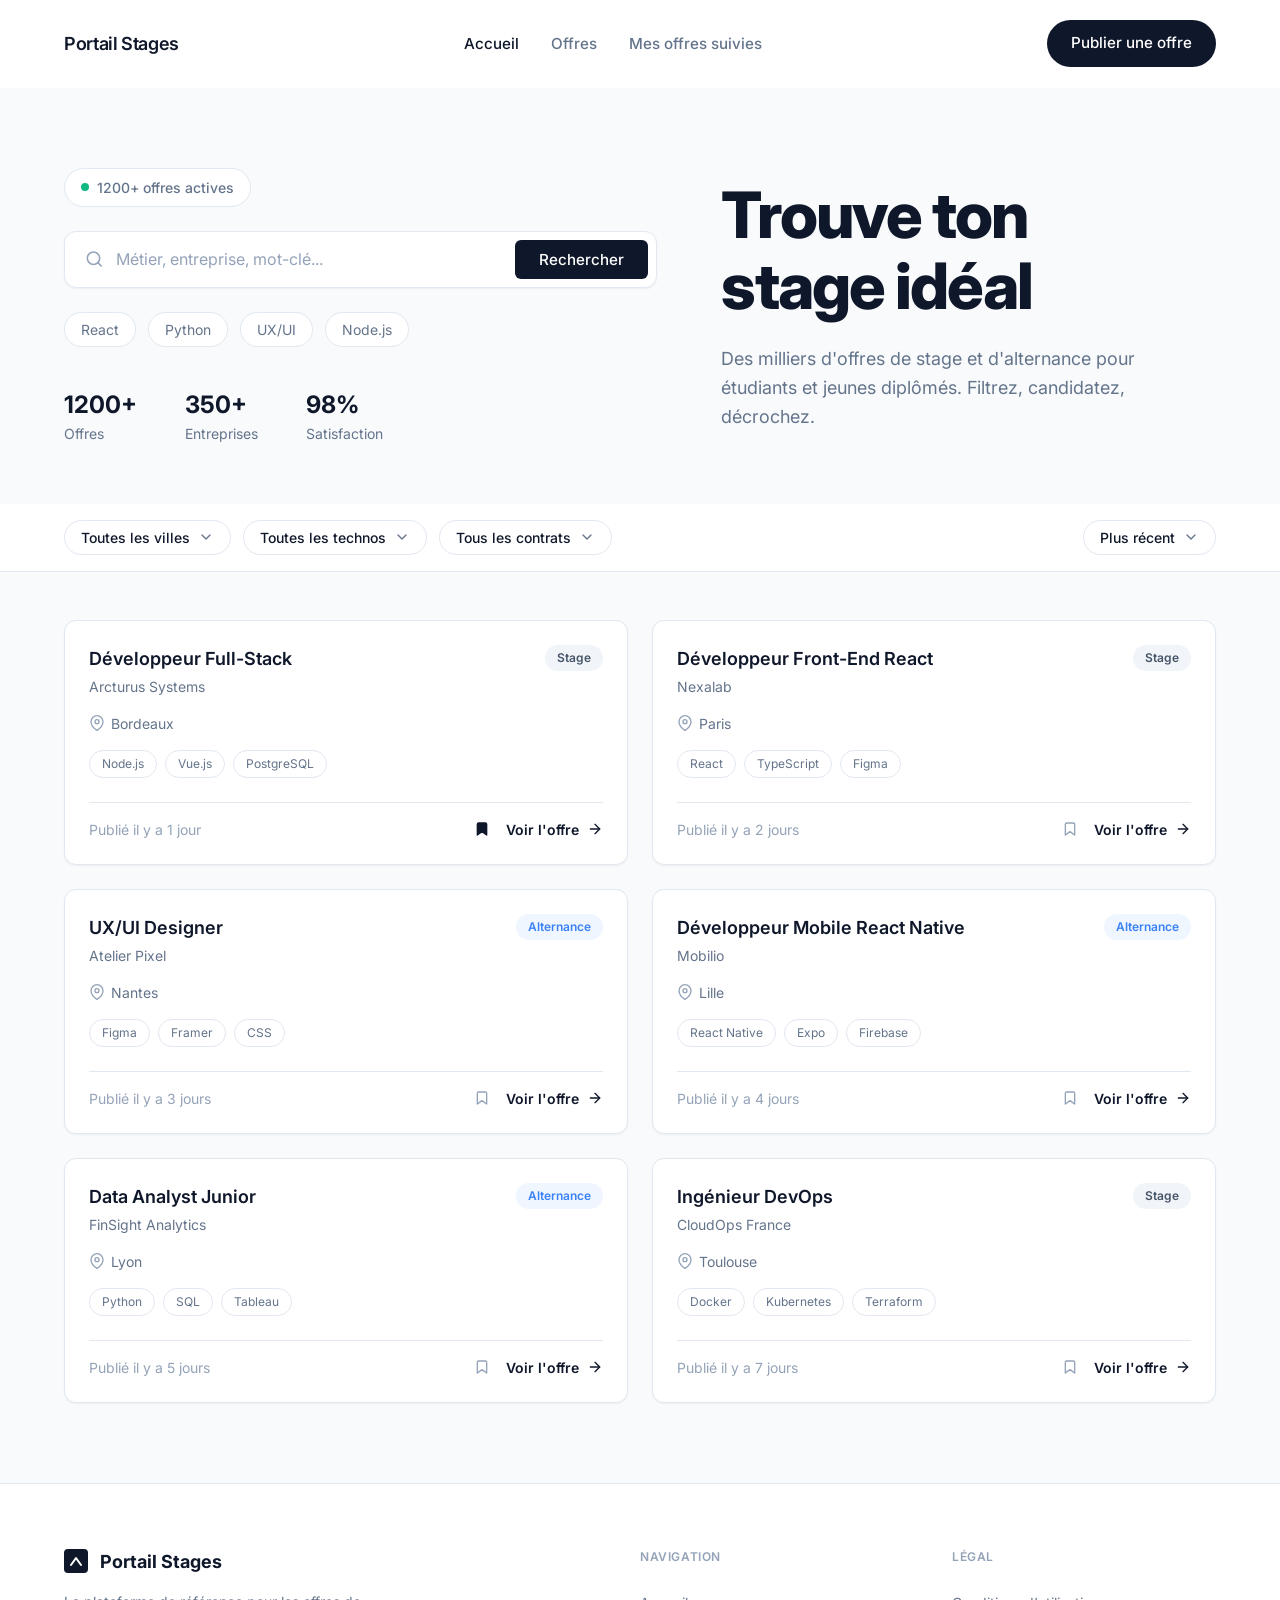
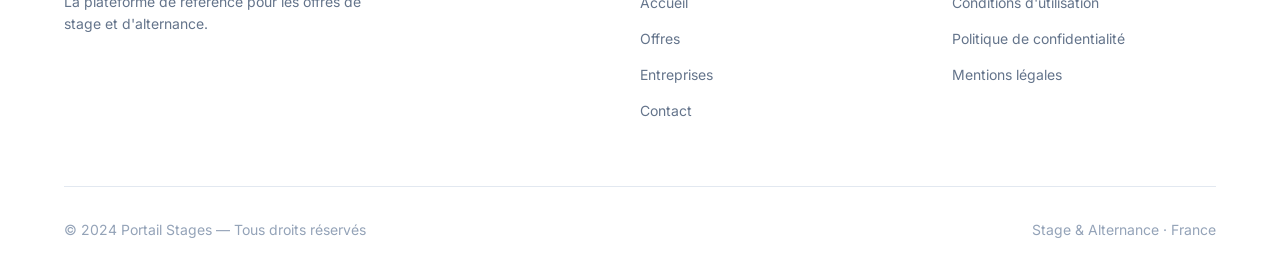
==== index.html @ 36d1ff9b "added structure html   and styling of  page home" ====
<!DOCTYPE html>
<html lang="fr">
<head>
    <meta charset="UTF-8">
    <meta name="viewport" content="width=device-width, initial-scale=1.0">
    <title>Portail Stages - Trouve ton stage idéal</title>
    <link rel="preconnect" href="https://fonts.googleapis.com">
    <link rel="preconnect" href="https://fonts.gstatic.com" crossorigin>
    <link href="https://fonts.googleapis.com/css2?family=Inter:wght@400;500;600;700;800&display=swap" rel="stylesheet">
    <link rel="stylesheet" href="css/style.css">
  
</head>
<body>

    <!-- Header -->
    <header class="site-header">
        <div class="container header-inner">
            <div class="logo">
            Portail Stages 
            </div>
            <nav class="main-nav" aria-label="Navigation principale">
                <ul>
                    <li><a href="#" class="active" aria-current="page">Accueil</a></li>
                    <li><a href="#">Offres</a></li>
                    <li><a href="#">Mes offres suivies</a></li>
                </ul>
            </nav>
            <a href="#" class="btn btn-primary">Publier une offre</a>
        </div> 
    </header>

    <main>
        <!-- Hero Section -->
        <section class="hero bg-light">
            <div class="container hero-inner">
                
                <div class="hero-left">
                    <div class="status-badge">
                        <span class="status-dot"></span>
                        1200+ offres actives
                    </div>
                    
                    <form class="search-form" action="#" method="GET">
                        <div class="search-input-wrapper">
                            <svg width="20" height="20" viewBox="0 0 24 24" fill="none" stroke="currentColor" stroke-width="2" stroke-linecap="round" stroke-linejoin="round" aria-hidden="true">
                                <circle cx="11" cy="11" r="8"></circle>
                                <line x1="21" y1="21" x2="16.65" y2="16.65"></line>
                            </svg>
                            <label for="main-search" class="sr-only" style="position:absolute; width:1px; height:1px; padding:0; margin:-1px; overflow:hidden; clip:rect(0,0,0,0); border:0;">Recherche</label>
                            <input type="text" id="main-search" name="q" placeholder="Métier, entreprise, mot-clé...">
                        </div>
                        <button type="submit" class="btn btn-primary">Rechercher</button>
                    </form>

                    <div class="popular-tags">
                        <a href="#" class="tag">React</a>
                        <a href="#" class="tag">Python</a>
                        <a href="#" class="tag">UX/UI</a>
                        <a href="#" class="tag">Node.js</a>
                    </div>

                    <div class="hero-stats">
                        <div class="stat-item">
                            <span class="stat-num">1200+</span>
                            <span class="stat-label">Offres</span>
                        </div>
                        <div class="stat-item">
                            <span class="stat-num">350+</span>
                            <span class="stat-label">Entreprises</span>
                        </div>
                        <div class="stat-item">
                            <span class="stat-num">98%</span>
                            <span class="stat-label">Satisfaction</span>
                        </div>
                    </div>
                </div>

                <div class="hero-right">
                    <h1>Trouve ton<br><span class="highlight-underline">stage idéal</span></h1>
                    <p>Des milliers d'offres de stage et d'alternance pour étudiants et jeunes diplômés. Filtrez, candidatez, décrochez.</p>
                </div>

            </div>
        </section>

        <!-- Filters Bar -->
        <section class="filters-bar">
            <div class="container filters-inner">
                <div class="filters-group">
                    <button class="filter-btn">
                        Toutes les villes
                        <svg width="16" height="16" viewBox="0 0 24 24" fill="none" stroke="currentColor" stroke-width="2" stroke-linecap="round" stroke-linejoin="round" aria-hidden="true"><polyline points="6 9 12 15 18 9"></polyline></svg>
                    </button>
                    <button class="filter-btn">
                        Toutes les technos
                        <svg width="16" height="16" viewBox="0 0 24 24" fill="none" stroke="currentColor" stroke-width="2" stroke-linecap="round" stroke-linejoin="round" aria-hidden="true"><polyline points="6 9 12 15 18 9"></polyline></svg>
                    </button>
                    <button class="filter-btn">
                        Tous les contrats
                        <svg width="16" height="16" viewBox="0 0 24 24" fill="none" stroke="currentColor" stroke-width="2" stroke-linecap="round" stroke-linejoin="round" aria-hidden="true"><polyline points="6 9 12 15 18 9"></polyline></svg>
                    </button>
                </div>
                <div class="filters-group">
                    <button class="filter-btn">
                        Plus récent
                        <svg width="16" height="16" viewBox="0 0 24 24" fill="none" stroke="currentColor" stroke-width="2" stroke-linecap="round" stroke-linejoin="round" aria-hidden="true"><polyline points="6 9 12 15 18 9"></polyline></svg>
                    </button>
                </div>
            </div>
        </section>

        <!-- Job Offers Section -->
        <section class="job-offers bg-light">
            <div class="container">
                <div class="jobs-grid">
                    
                    <!-- Card 1 -->
                    <article class="job-card">
                        <div class="card-header">
                            <div>
                                <h3 class="job-title">Développeur Full-Stack</h3>
                                <p class="company-name">Arcturus Systems</p>
                            </div>
                            <span class="badge badge-stage">Stage</span>
                        </div>
                        <div class="job-location">
                            <svg width="16" height="16" viewBox="0 0 24 24" fill="none" stroke="currentColor" stroke-width="2" stroke-linecap="round" stroke-linejoin="round" aria-hidden="true"><path d="M21 10c0 7-9 13-9 13s-9-6-9-13a9 9 0 0 1 18 0z"></path><circle cx="12" cy="10" r="3"></circle></svg>
                            Bordeaux
                        </div>
                        <div class="job-tags">
                            <span class="tag">Node.js</span>
                            <span class="tag">Vue.js</span>
                            <span class="tag">PostgreSQL</span>
                        </div>
                        <div class="card-footer">
                            <span class="publish-date">Publié il y a 1 jour</span>
                            <div class="card-actions">
                                <button class="btn-icon active" aria-label="Retirer des favoris">
                                    <svg width="16" height="16" viewBox="0 0 24 24" fill="currentColor" stroke="currentColor" stroke-width="2" stroke-linecap="round" stroke-linejoin="round" aria-hidden="true"><path d="M19 21l-7-5-7 5V5a2 2 0 0 1 2-2h10a2 2 0 0 1 2 2z"></path></svg>
                                </button>
                                <a href="#" class="btn-link">
                                    Voir l'offre 
                                    <svg width="16" height="16" viewBox="0 0 24 24" fill="none" stroke="currentColor" stroke-width="2" stroke-linecap="round" stroke-linejoin="round" aria-hidden="true"><line x1="5" y1="12" x2="19" y2="12"></line><polyline points="12 5 19 12 12 19"></polyline></svg>
                                </a>
                            </div>
                        </div>
                    </article>

                    <!-- Card 2 -->
                    <article class="job-card">
                        <div class="card-header">
                            <div>
                                <h3 class="job-title">Développeur Front-End React</h3>
                                <p class="company-name">Nexalab</p>
                            </div>
                            <span class="badge badge-stage">Stage</span>
                        </div>
                        <div class="job-location">
                            <svg width="16" height="16" viewBox="0 0 24 24" fill="none" stroke="currentColor" stroke-width="2" stroke-linecap="round" stroke-linejoin="round" aria-hidden="true"><path d="M21 10c0 7-9 13-9 13s-9-6-9-13a9 9 0 0 1 18 0z"></path><circle cx="12" cy="10" r="3"></circle></svg>
                            Paris
                        </div>
                        <div class="job-tags">
                            <span class="tag">React</span>
                            <span class="tag">TypeScript</span>
                            <span class="tag">Figma</span>
                        </div>
                        <div class="card-footer">
                            <span class="publish-date">Publié il y a 2 jours</span>
                            <div class="card-actions">
                                <button class="btn-icon" aria-label="Ajouter aux favoris">
                                    <svg width="16" height="16" viewBox="0 0 24 24" fill="none" stroke="currentColor" stroke-width="2" stroke-linecap="round" stroke-linejoin="round" aria-hidden="true"><path d="M19 21l-7-5-7 5V5a2 2 0 0 1 2-2h10a2 2 0 0 1 2 2z"></path></svg>
                                </button>
                                <a href="#" class="btn-link">
                                    Voir l'offre 
                                    <svg width="16" height="16" viewBox="0 0 24 24" fill="none" stroke="currentColor" stroke-width="2" stroke-linecap="round" stroke-linejoin="round" aria-hidden="true"><line x1="5" y1="12" x2="19" y2="12"></line><polyline points="12 5 19 12 12 19"></polyline></svg>
                                </a>
                            </div>
                        </div>
                    </article>

                    <!-- Card 3 -->
                    <article class="job-card">
                        <div class="card-header">
                            <div>
                                <h3 class="job-title">UX/UI Designer</h3>
                                <p class="company-name">Atelier Pixel</p>
                            </div>
                            <span class="badge badge-alternance">Alternance</span>
                        </div>
                        <div class="job-location">
                            <svg width="16" height="16" viewBox="0 0 24 24" fill="none" stroke="currentColor" stroke-width="2" stroke-linecap="round" stroke-linejoin="round" aria-hidden="true"><path d="M21 10c0 7-9 13-9 13s-9-6-9-13a9 9 0 0 1 18 0z"></path><circle cx="12" cy="10" r="3"></circle></svg>
                            Nantes
                        </div>
                        <div class="job-tags">
                            <span class="tag">Figma</span>
                            <span class="tag">Framer</span>
                            <span class="tag">CSS</span>
                        </div>
                        <div class="card-footer">
                            <span class="publish-date">Publié il y a 3 jours</span>
                            <div class="card-actions">
                                <button class="btn-icon" aria-label="Ajouter aux favoris">
                                    <svg width="16" height="16" viewBox="0 0 24 24" fill="none" stroke="currentColor" stroke-width="2" stroke-linecap="round" stroke-linejoin="round" aria-hidden="true"><path d="M19 21l-7-5-7 5V5a2 2 0 0 1 2-2h10a2 2 0 0 1 2 2z"></path></svg>
                                </button>
                                <a href="#" class="btn-link">
                                    Voir l'offre 
                                    <svg width="16" height="16" viewBox="0 0 24 24" fill="none" stroke="currentColor" stroke-width="2" stroke-linecap="round" stroke-linejoin="round" aria-hidden="true"><line x1="5" y1="12" x2="19" y2="12"></line><polyline points="12 5 19 12 12 19"></polyline></svg>
                                </a>
                            </div>
                        </div>
                    </article>

                    <!-- Card 4 -->
                    <article class="job-card">
                        <div class="card-header">
                            <div>
                                <h3 class="job-title">Développeur Mobile React Native</h3>
                                <p class="company-name">Mobilio</p>
                            </div>
                            <span class="badge badge-alternance">Alternance</span>
                        </div>
                        <div class="job-location">
                            <svg width="16" height="16" viewBox="0 0 24 24" fill="none" stroke="currentColor" stroke-width="2" stroke-linecap="round" stroke-linejoin="round" aria-hidden="true"><path d="M21 10c0 7-9 13-9 13s-9-6-9-13a9 9 0 0 1 18 0z"></path><circle cx="12" cy="10" r="3"></circle></svg>
                            Lille
                        </div>
                        <div class="job-tags">
                            <span class="tag">React Native</span>
                            <span class="tag">Expo</span>
                            <span class="tag">Firebase</span>
                        </div>
                        <div class="card-footer">
                            <span class="publish-date">Publié il y a 4 jours</span>
                            <div class="card-actions">
                                <button class="btn-icon" aria-label="Ajouter aux favoris">
                                    <svg width="16" height="16" viewBox="0 0 24 24" fill="none" stroke="currentColor" stroke-width="2" stroke-linecap="round" stroke-linejoin="round" aria-hidden="true"><path d="M19 21l-7-5-7 5V5a2 2 0 0 1 2-2h10a2 2 0 0 1 2 2z"></path></svg>
                                </button>
                                <a href="#" class="btn-link">
                                    Voir l'offre 
                                    <svg width="16" height="16" viewBox="0 0 24 24" fill="none" stroke="currentColor" stroke-width="2" stroke-linecap="round" stroke-linejoin="round" aria-hidden="true"><line x1="5" y1="12" x2="19" y2="12"></line><polyline points="12 5 19 12 12 19"></polyline></svg>
                                </a>
                            </div>
                        </div>
                    </article>

                    <!-- Card 5 -->
                    <article class="job-card">
                        <div class="card-header">
                            <div>
                                <h3 class="job-title">Data Analyst Junior</h3>
                                <p class="company-name">FinSight Analytics</p>
                            </div>
                            <span class="badge badge-alternance">Alternance</span>
                        </div>
                        <div class="job-location">
                            <svg width="16" height="16" viewBox="0 0 24 24" fill="none" stroke="currentColor" stroke-width="2" stroke-linecap="round" stroke-linejoin="round" aria-hidden="true"><path d="M21 10c0 7-9 13-9 13s-9-6-9-13a9 9 0 0 1 18 0z"></path><circle cx="12" cy="10" r="3"></circle></svg>
                            Lyon
                        </div>
                        <div class="job-tags">
                            <span class="tag">Python</span>
                            <span class="tag">SQL</span>
                            <span class="tag">Tableau</span>
                        </div>
                        <div class="card-footer">
                            <span class="publish-date">Publié il y a 5 jours</span>
                            <div class="card-actions">
                                <button class="btn-icon" aria-label="Ajouter aux favoris">
                                    <svg width="16" height="16" viewBox="0 0 24 24" fill="none" stroke="currentColor" stroke-width="2" stroke-linecap="round" stroke-linejoin="round" aria-hidden="true"><path d="M19 21l-7-5-7 5V5a2 2 0 0 1 2-2h10a2 2 0 0 1 2 2z"></path></svg>
                                </button>
                                <a href="#" class="btn-link">
                                    Voir l'offre 
                                    <svg width="16" height="16" viewBox="0 0 24 24" fill="none" stroke="currentColor" stroke-width="2" stroke-linecap="round" stroke-linejoin="round" aria-hidden="true"><line x1="5" y1="12" x2="19" y2="12"></line><polyline points="12 5 19 12 12 19"></polyline></svg>
                                </a>
                            </div>
                        </div>
                    </article>

                    <!-- Card 6 -->
                    <article class="job-card">
                        <div class="card-header">
                            <div>
                                <h3 class="job-title">Ingénieur DevOps</h3>
                                <p class="company-name">CloudOps France</p>
                            </div>
                            <span class="badge badge-stage">Stage</span>
                        </div>
                        <div class="job-location">
                            <svg width="16" height="16" viewBox="0 0 24 24" fill="none" stroke="currentColor" stroke-width="2" stroke-linecap="round" stroke-linejoin="round" aria-hidden="true"><path d="M21 10c0 7-9 13-9 13s-9-6-9-13a9 9 0 0 1 18 0z"></path><circle cx="12" cy="10" r="3"></circle></svg>
                            Toulouse
                        </div>
                        <div class="job-tags">
                            <span class="tag">Docker</span>
                            <span class="tag">Kubernetes</span>
                            <span class="tag">Terraform</span>
                        </div>
                        <div class="card-footer">
                            <span class="publish-date">Publié il y a 7 jours</span>
                            <div class="card-actions">
                                <button class="btn-icon" aria-label="Ajouter aux favoris">
                                    <svg width="16" height="16" viewBox="0 0 24 24" fill="none" stroke="currentColor" stroke-width="2" stroke-linecap="round" stroke-linejoin="round" aria-hidden="true"><path d="M19 21l-7-5-7 5V5a2 2 0 0 1 2-2h10a2 2 0 0 1 2 2z"></path></svg>
                                </button>
                                <a href="#" class="btn-link">
                                    Voir l'offre 
                                    <svg width="16" height="16" viewBox="0 0 24 24" fill="none" stroke="currentColor" stroke-width="2" stroke-linecap="round" stroke-linejoin="round" aria-hidden="true"><line x1="5" y1="12" x2="19" y2="12"></line><polyline points="12 5 19 12 12 19"></polyline></svg>
                                </a>
                            </div>
                        </div>
                    </article>

                </div>
            </div>
        </section>
    </main>

    <!-- Footer -->
    <footer class="site-footer">
        <div class="container">
            <div class="footer-top">
                
                <div class="footer-brand">
                    <div class="footer-logo">
                        <svg width="24" height="24" viewBox="0 0 24 24" fill="none" xmlns="http://www.w3.org/2000/svg" aria-hidden="true">
                            <rect width="24" height="24" rx="4" fill="#0F172A"/>
                            <path d="M7 16L12 9L17 16" stroke="white" stroke-width="2" stroke-linecap="round" stroke-linejoin="round"/>
                        </svg>
                        Portail Stages
                    </div>
                    <p class="footer-desc">
                        La plateforme de référence pour les offres de stage et d'alternance.
                    </p>
                </div>

                <div class="footer-col">
                    <h4>Navigation</h4>
                    <nav aria-label="Menu pied de page">
                        <ul>
                            <li><a href="#">Accueil</a></li>
                            <li><a href="#">Offres</a></li>
                            <li><a href="#">Entreprises</a></li>
                            <li><a href="#">Contact</a></li>
                        </ul>
                    </nav>
                </div>

                <div class="footer-col">
                    <h4>Légal</h4>
                    <nav aria-label="Liens légaux">
                        <ul>
                            <li><a href="#">Conditions d'utilisation</a></li>
                            <li><a href="#">Politique de confidentialité</a></li>
                            <li><a href="#">Mentions légales</a></li>
                        </ul>
                    </nav>
                </div>

            </div>
            
            <div class="footer-bottom">
                <p>&copy; 2024 Portail Stages — Tous droits réservés</p>
                <p>Stage & Alternance &middot; France</p>
            </div>
        </div>
    </footer>

</body>
</html>
---- css/style.css ----
/* =========================================
   CSS VARIABLES & RESET
   ========================================= */
:root {
    /* Colors */
    --color-bg-white: #ffffff;
    --color-bg-light: #f8fafc;
    --color-text-main: #0f172a;
    --color-text-muted: #64748b;
    --color-text-light: #94a3b8;
    --color-border: #e2e8f0;
    
    --color-primary: #0f172a;
    --color-primary-hover: #1e293b;
    --color-primary-text: #ffffff;
    
    --color-accent-green: #10b981;
    
    --color-badge-stage-bg: #f1f5f9;
    --color-badge-stage-text: #475569;
    --color-badge-alt-bg: #eff6ff;
    --color-badge-alt-text: #3b82f6;

    /* Typography */
    --font-main: 'Inter', system-ui, -apple-system, sans-serif;
    
    /* Spacing & Sizes */
    --container-max-width: 1200px;
    --container-padding: 24px;
    
    /* Borders & Shadows */
    --radius-sm: 6px;
    --radius-md: 12px;
    --radius-pill: 9999px;
    --shadow-sm: 0 1px 2px 0 rgb(0 0 0 / 0.05);
    --shadow-md: 0 4px 6px -1px rgb(0 0 0 / 0.1), 0 2px 4px -2px rgb(0 0 0 / 0.1);
}

*, *::before, *::after {
    box-sizing: border-box;
    margin: 0;
    padding: 0;
}

body {
    font-family: var(--font-main);
    color: var(--color-text-main);
    background-color: var(--color-bg-white);
    line-height: 1.5;
    -webkit-font-smoothing: antialiased;
}

a {
    color: inherit;
    text-decoration: none;
    transition: color 0.2s ease;
}

ul {
    list-style: none;
}

button {
    font-family: inherit;
    cursor: pointer;
    border: none;
    background: none;
    transition: all 0.2s ease;
}

input {
    font-family: inherit;
}

/* =========================================
   GLOBAL UTILITIES
   ========================================= */
.container {
    max-width: var(--container-max-width);
    margin: 0 auto;
    padding: 0 var(--container-padding);
}

.bg-light {
    background-color: var(--color-bg-light);
}

.btn-primary {
    background-color: var(--color-primary);
    color: var(--color-primary-text);
    padding: 12px 24px;
    border-radius: var(--radius-pill);
    font-weight: 500;
    font-size: 0.95rem;
    display: inline-flex;
    align-items: center;
    justify-content: center;
}

.btn-primary:hover {
    background-color: var(--color-primary-hover);
}

/* =========================================
   HEADER
   ========================================= */
.site-header {
    background-color: var(--color-bg-white);
    padding: 20px 0;
    border-bottom: 1px solid var(--color-bg-white); 
}

.header-inner {
    display: flex;
    align-items: center;
    justify-content: space-between;
}

.logo {
    font-size: 1.125rem;
    font-weight: 600;
    letter-spacing: -0.02em;
}

.main-nav ul {
    display: flex;
    gap: 32px;
    align-items: center;
}

.main-nav a {
    color: var(--color-text-muted);
    font-weight: 500;
    font-size: 0.95rem;
}

.main-nav a.active {
    color: var(--color-text-main);
}

.main-nav a:hover {
    color: var(--color-text-main);
}

/* =========================================
   HERO SECTION
   ========================================= */
.hero {
    padding: 80px 0 60px;
}

.hero-inner {
    display: grid;
    grid-template-columns: 1.2fr 1fr;
    gap: 64px;
    align-items: center;
}

/* Hero Left: Search & Stats */
.hero-left {
    display: flex;
    flex-direction: column;
    gap: 24px;
}

.status-badge {
    display: inline-flex;
    align-items: center;
    gap: 8px;
    background-color: var(--color-bg-white);
    padding: 8px 16px;
    border-radius: var(--radius-pill);
    font-size: 0.875rem;
    color: var(--color-text-muted);
    font-weight: 500;
    border: 1px solid var(--color-border);
    width: fit-content;
}

.status-dot {
    width: 8px;
    height: 8px;
    background-color: var(--color-accent-green);
    border-radius: 50%;
}

.search-form {
    background-color: var(--color-bg-white);
    padding: 8px;
    border-radius: var(--radius-md);
    border: 1px solid var(--color-border);
    box-shadow: var(--shadow-sm);
    display: flex;
    align-items: center;
    gap: 12px;
}

.search-input-wrapper {
    flex: 1;
    display: flex;
    align-items: center;
    gap: 12px;
    padding-left: 12px;
}

.search-input-wrapper svg {
    color: var(--color-text-light);
}

.search-form input {
    border: none;
    outline: none;
    width: 100%;
    font-size: 1rem;
    color: var(--color-text-main);
}

.search-form input::placeholder {
    color: var(--color-text-light);
}

.search-form .btn-primary {
    border-radius: var(--radius-sm);
    padding: 10px 24px;
}

.popular-tags {
    display: flex;
    flex-wrap: wrap;
    gap: 12px;
}

.tag {
    font-size: 0.875rem;
    color: var(--color-text-muted);
    padding: 6px 16px;
    border: 1px solid var(--color-border);
    border-radius: var(--radius-pill);
    background-color: var(--color-bg-white);
}

.tag:hover {
    border-color: var(--color-text-light);
    color: var(--color-text-main);
}

.hero-stats {
    display: flex;
    gap: 48px;
    margin-top: 16px;
}

.stat-item {
    display: flex;
    flex-direction: column;
}

.stat-num {
    font-size: 1.5rem;
    font-weight: 700;
    color: var(--color-text-main);
}

.stat-label {
    font-size: 0.875rem;
    color: var(--color-text-muted);
}

/* Hero Right: Typography */
.hero-right h1 {
    font-size: 4rem;
    font-weight: 800;
    line-height: 1.1;
    letter-spacing: -0.03em;
    margin-bottom: 24px;
}

.highlight-underline {
    position: relative;
    display: inline-block;
}

.highlight-underline::after {
    content: '';
    position: absolute;
    bottom: 4px;
    left: 0;
    width: 100%;
    height: 6px;
    background-color: var(--color-primary);
    z-index: -1;
}

.hero-right p {
    font-size: 1.125rem;
    color: var(--color-text-muted);
    line-height: 1.6;
    max-width: 480px;
}

/* =========================================
   FILTERS BAR
   ========================================= */
.filters-bar {
    background-color: var(--color-bg-white);
    padding: 16px 0;
    border-bottom: 1px solid var(--color-border);
}

.filters-inner {
    display: flex;
    justify-content: space-between;
    align-items: center;
    flex-wrap: wrap;
    gap: 16px;
}

.filters-group {
    display: flex;
    gap: 12px;
    flex-wrap: wrap;
}

.filter-btn {
    display: inline-flex;
    align-items: center;
    gap: 8px;
    padding: 8px 16px;
    background-color: var(--color-bg-white);
    border: 1px solid var(--color-border);
    border-radius: var(--radius-pill);
    font-size: 0.875rem;
    color: var(--color-text-main);
    font-weight: 500;
}

.filter-btn:hover {
    background-color: var(--color-bg-light);
}

.filter-btn svg {
    color: var(--color-text-muted);
}

/* =========================================
   JOB OFFERS GRID
   ========================================= */
.job-offers {
    padding: 48px 0 80px;
}

.jobs-grid {
    display: grid;
    grid-template-columns: repeat(2, 1fr);
    gap: 24px;
}

.job-card {
    background-color: var(--color-bg-white);
    border-radius: var(--radius-md);
    padding: 24px;
    box-shadow: var(--shadow-sm);
    border: 1px solid var(--color-border);
    display: flex;
    flex-direction: column;
    transition: box-shadow 0.2s ease, transform 0.2s ease;
}

.job-card:hover {
    box-shadow: var(--shadow-md);
    transform: translateY(-2px);
}

.card-header {
    display: flex;
    justify-content: space-between;
    align-items: flex-start;
    margin-bottom: 16px;
}

.job-title {
    font-size: 1.125rem;
    font-weight: 600;
    color: var(--color-text-main);
    margin-bottom: 4px;
}

.company-name {
    font-size: 0.875rem;
    color: var(--color-text-muted);
}

.badge {
    padding: 4px 12px;
    border-radius: var(--radius-pill);
    font-size: 0.75rem;
    font-weight: 600;
}

.badge-stage {
    background-color: var(--color-badge-stage-bg);
    color: var(--color-badge-stage-text);
}

.badge-alternance {
    background-color: var(--color-badge-alt-bg);
    color: var(--color-badge-alt-text);
}

.job-location {
    display: inline-flex;
    align-items: center;
    gap: 6px;
    font-size: 0.875rem;
    color: var(--color-text-muted);
    margin-bottom: 16px;
}

.job-location svg {
    color: var(--color-text-light);
}

.job-tags {
    display: flex;
    flex-wrap: wrap;
    gap: 8px;
    margin-bottom: 24px;
    flex-grow: 1;
}

.job-tags .tag {
    font-size: 0.75rem;
    padding: 4px 12px;
}

.card-footer {
    display: flex;
    justify-content: space-between;
    align-items: center;
    padding-top: 16px;
    border-top: 1px solid var(--color-border);
}

.publish-date {
    font-size: 0.875rem;
    color: var(--color-text-light);
}

.card-actions {
    display: flex;
    align-items: center;
    gap: 16px;
}

.btn-icon {
    color: var(--color-text-light);
    display: flex;
    align-items: center;
    justify-content: center;
}

.btn-icon:hover {
    color: var(--color-text-main);
}

.btn-icon.active {
    color: var(--color-primary);
}

.btn-link {
    display: inline-flex;
    align-items: center;
    gap: 8px;
    font-size: 0.875rem;
    font-weight: 600;
    color: var(--color-text-main);
}

.btn-link:hover {
    gap: 10px;
}

/* =========================================
   FOOTER
   ========================================= */
.site-footer {
    background-color: var(--color-bg-white);
    padding: 64px 0 32px;
    border-top: 1px solid var(--color-border);
}

.footer-top {
    display: grid;
    grid-template-columns: 2fr 1fr 1fr;
    gap: 48px;
    margin-bottom: 64px;
}

.footer-brand {
    max-width: 300px;
}

.footer-logo {
    display: flex;
    align-items: center;
    gap: 12px;
    font-weight: 700;
    font-size: 1.125rem;
    margin-bottom: 16px;
}

.footer-desc {
    color: var(--color-text-muted);
    font-size: 0.875rem;
    line-height: 1.6;
}

.footer-col h4 {
    font-size: 0.75rem;
    font-weight: 600;
    color: var(--color-text-light);
    text-transform: uppercase;
    letter-spacing: 0.05em;
    margin-bottom: 24px;
}

.footer-col ul {
    display: flex;
    flex-direction: column;
    gap: 12px;
}

.footer-col a {
    color: var(--color-text-muted);
    font-size: 0.875rem;
}

.footer-col a:hover {
    color: var(--color-text-main);
}

.footer-bottom {
    display: flex;
    justify-content: space-between;
    align-items: center;
    padding-top: 32px;
    border-top: 1px solid var(--color-border);
    font-size: 0.875rem;
    color: var(--color-text-light);
    flex-wrap: wrap;
    gap: 16px;
}

/* =========================================
   RESPONSIVE DESIGN (Media Queries)
   ========================================= */
@media (max-width: 1024px) {
    .hero-inner {
        grid-template-columns: 1fr;
        gap: 48px;
    }
    
    .hero-right {
        grid-row: 1;
    }
    .hero-left {
        grid-row: 2;
    }

    .hero-right h1 {
        font-size: 3.5rem;
    }

    .footer-top {
        grid-template-columns: 1fr 1fr;
    }
    .footer-brand {
        grid-column: 1 / -1;
        max-width: 100%;
    }
}

@media (max-width: 768px) {
    .header-inner {
        flex-wrap: wrap;
        gap: 16px;
    }

    .main-nav {
        order: 3;
        width: 100%;
        overflow-x: auto;
        padding-bottom: 8px;
    }
    
    .main-nav ul {
        gap: 24px;
    }

    .hero {
        padding: 48px 0 32px;
    }

    .hero-right h1 {
        font-size: 2.5rem;
    }

    .hero-stats {
        gap: 24px;
        flex-wrap: wrap;
    }

    .jobs-grid {
        grid-template-columns: 1fr;
    }

    .footer-top {
        grid-template-columns: 1fr;
        gap: 32px;
    }

    .footer-bottom {
        flex-direction: column;
        text-align: center;
        justify-content: center;
    }
}
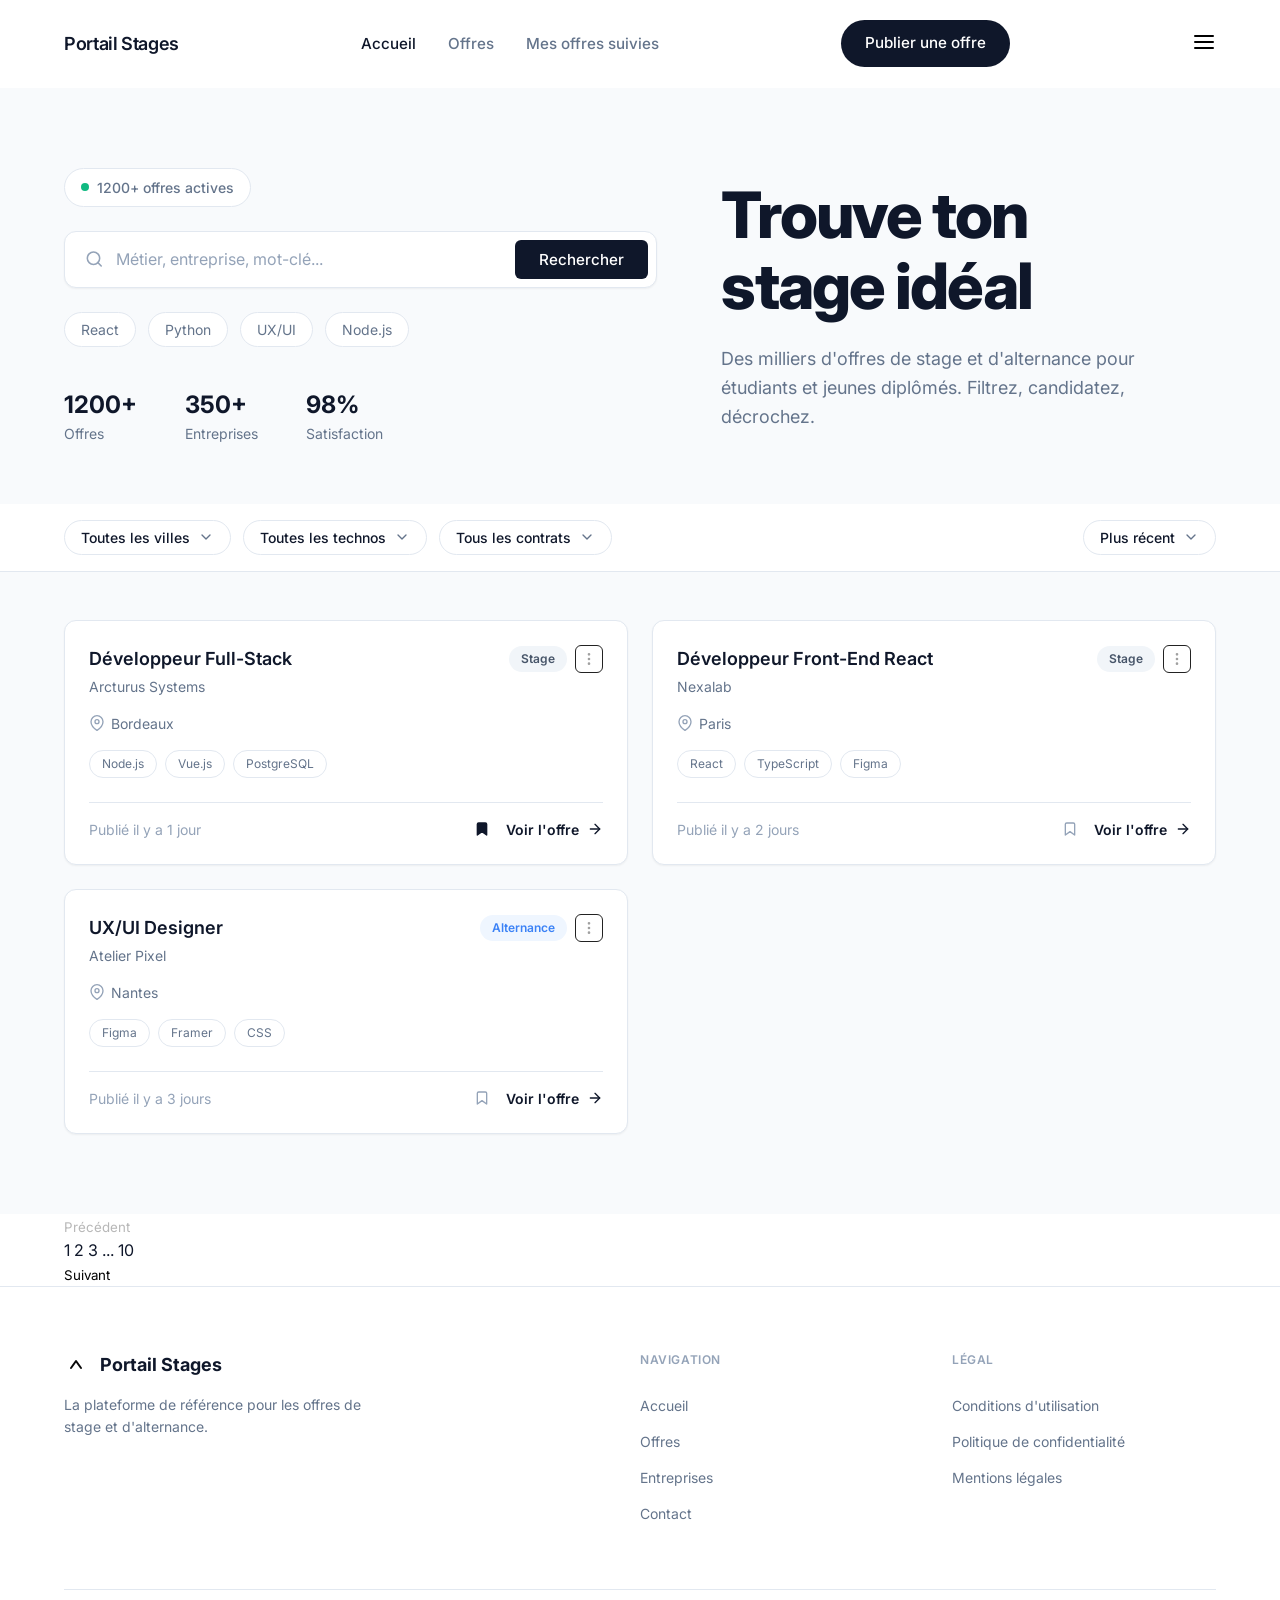
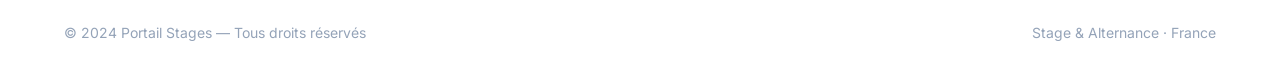
==== commit 7c900c7a: "feat(home): update homepage layout and navigation links" ====
--- a/index.html
+++ b/index.html
@@ -8,29 +8,34 @@
     <link rel="preconnect" href="https://fonts.gstatic.com" crossorigin>
     <link href="https://fonts.googleapis.com/css2?family=Inter:wght@400;500;600;700;800&display=swap" rel="stylesheet">
     <link rel="stylesheet" href="css/style.css">
-  
+    <link rel="stylesheet" href="css/home.css">
 </head>
 <body>
 
-    <!-- Header -->
-    <header class="site-header">
-        <div class="container header-inner">
-            <div class="logo">
+<header class="site-header">
+    <div class="container header-inner">
+        <div class="logo">
             Portail Stages 
-            </div>
-            <nav class="main-nav" aria-label="Navigation principale">
-                <ul>
-                    <li><a href="#" class="active" aria-current="page">Accueil</a></li>
-                    <li><a href="#">Offres</a></li>
-                    <li><a href="#">Mes offres suivies</a></li>
-                </ul>
-            </nav>
-            <a href="#" class="btn btn-primary">Publier une offre</a>
-        </div> 
-    </header>
+        </div>
+        <nav class="main-nav" aria-label="Navigation principale">
+            <ul>
+                <li><a href="index.html" class="active" aria-current="page">Accueil</a></li>
+                <li><a href="index.html">Offres</a></li>
+                <li><a href="offres-suivies.html">Mes offres suivies</a></li>
+            </ul>
+        </nav>
+        <a href="deposer-offre.html" class="btn btn-primary">Publier une offre</a>
+        <button class="mobile-menu-btn" aria-label="Menu">
+            <svg width="24" height="24" viewBox="0 0 24 24" fill="none" stroke="currentColor" stroke-width="2" stroke-linecap="round" stroke-linejoin="round">
+                <line x1="3" y1="12" x2="21" y2="12"></line>
+                <line x1="3" y1="6" x2="21" y2="6"></line>
+                <line x1="3" y1="18" x2="21" y2="18"></line>
+            </svg>
+        </button>
+    </div> 
+</header>
 
     <main>
-        <!-- Hero Section -->
         <section class="hero bg-light">
             <div class="container hero-inner">
                 
@@ -83,7 +88,6 @@
             </div>
         </section>
 
-        <!-- Filters Bar -->
         <section class="filters-bar">
             <div class="container filters-inner">
                 <div class="filters-group">
@@ -109,19 +113,22 @@
             </div>
         </section>
 
-        <!-- Job Offers Section -->
         <section class="job-offers bg-light">
             <div class="container">
                 <div class="jobs-grid">
                     
-                    <!-- Card 1 -->
                     <article class="job-card">
                         <div class="card-header">
                             <div>
                                 <h3 class="job-title">Développeur Full-Stack</h3>
                                 <p class="company-name">Arcturus Systems</p>
                             </div>
-                            <span class="badge badge-stage">Stage</span>
+                            <div class="card-header-right" style="display: flex; align-items: center; gap: 8px;">
+                                <span class="badge badge-stage">Stage</span>
+                                <button class="btn-three-dots" aria-label="Menu d'actions" style="width: 28px; height: 28px; border-radius: 6px; display: flex; align-items: center; justify-content: center; background: transparent; color: #a0a0a0; border: 1px solid #222222; cursor: pointer;">
+                                    <svg width="16" height="16" viewBox="0 0 24 24" fill="none" stroke="currentColor" stroke-width="2" stroke-linecap="round" stroke-linejoin="round"><circle cx="12" cy="12" r="1"></circle><circle cx="12" cy="5" r="1"></circle><circle cx="12" cy="19" r="1"></circle></svg>
+                                </button>
+                            </div>
                         </div>
                         <div class="job-location">
                             <svg width="16" height="16" viewBox="0 0 24 24" fill="none" stroke="currentColor" stroke-width="2" stroke-linecap="round" stroke-linejoin="round" aria-hidden="true"><path d="M21 10c0 7-9 13-9 13s-9-6-9-13a9 9 0 0 1 18 0z"></path><circle cx="12" cy="10" r="3"></circle></svg>
@@ -146,14 +153,18 @@
                         </div>
                     </article>
 
-                    <!-- Card 2 -->
                     <article class="job-card">
                         <div class="card-header">
                             <div>
                                 <h3 class="job-title">Développeur Front-End React</h3>
                                 <p class="company-name">Nexalab</p>
                             </div>
-                            <span class="badge badge-stage">Stage</span>
+                            <div class="card-header-right" style="display: flex; align-items: center; gap: 8px;">
+                                <span class="badge badge-stage">Stage</span>
+                                <button class="btn-three-dots" aria-label="Menu d'actions" style="width: 28px; height: 28px; border-radius: 6px; display: flex; align-items: center; justify-content: center; background: transparent; color: #a0a0a0; border: 1px solid #222222; cursor: pointer;">
+                                    <svg width="16" height="16" viewBox="0 0 24 24" fill="none" stroke="currentColor" stroke-width="2" stroke-linecap="round" stroke-linejoin="round"><circle cx="12" cy="12" r="1"></circle><circle cx="12" cy="5" r="1"></circle><circle cx="12" cy="19" r="1"></circle></svg>
+                                </button>
+                            </div>
                         </div>
                         <div class="job-location">
                             <svg width="16" height="16" viewBox="0 0 24 24" fill="none" stroke="currentColor" stroke-width="2" stroke-linecap="round" stroke-linejoin="round" aria-hidden="true"><path d="M21 10c0 7-9 13-9 13s-9-6-9-13a9 9 0 0 1 18 0z"></path><circle cx="12" cy="10" r="3"></circle></svg>
@@ -178,14 +189,18 @@
                         </div>
                     </article>
 
-                    <!-- Card 3 -->
                     <article class="job-card">
                         <div class="card-header">
                             <div>
                                 <h3 class="job-title">UX/UI Designer</h3>
                                 <p class="company-name">Atelier Pixel</p>
                             </div>
-                            <span class="badge badge-alternance">Alternance</span>
+                            <div class="card-header-right" style="display: flex; align-items: center; gap: 8px;">
+                                <span class="badge badge-alternance">Alternance</span>
+                                <button class="btn-three-dots" aria-label="Menu d'actions" style="width: 28px; height: 28px; border-radius: 6px; display: flex; align-items: center; justify-content: center; background: transparent; color: #a0a0a0; border: 1px solid #222222; cursor: pointer;">
+                                    <svg width="16" height="16" viewBox="0 0 24 24" fill="none" stroke="currentColor" stroke-width="2" stroke-linecap="round" stroke-linejoin="round"><circle cx="12" cy="12" r="1"></circle><circle cx="12" cy="5" r="1"></circle><circle cx="12" cy="19" r="1"></circle></svg>
+                                </button>
+                            </div>
                         </div>
                         <div class="job-location">
                             <svg width="16" height="16" viewBox="0 0 24 24" fill="none" stroke="currentColor" stroke-width="2" stroke-linecap="round" stroke-linejoin="round" aria-hidden="true"><path d="M21 10c0 7-9 13-9 13s-9-6-9-13a9 9 0 0 1 18 0z"></path><circle cx="12" cy="10" r="3"></circle></svg>
@@ -210,117 +225,33 @@
                         </div>
                     </article>
 
-                    <!-- Card 4 -->
-                    <article class="job-card">
-                        <div class="card-header">
-                            <div>
-                                <h3 class="job-title">Développeur Mobile React Native</h3>
-                                <p class="company-name">Mobilio</p>
-                            </div>
-                            <span class="badge badge-alternance">Alternance</span>
-                        </div>
-                        <div class="job-location">
-                            <svg width="16" height="16" viewBox="0 0 24 24" fill="none" stroke="currentColor" stroke-width="2" stroke-linecap="round" stroke-linejoin="round" aria-hidden="true"><path d="M21 10c0 7-9 13-9 13s-9-6-9-13a9 9 0 0 1 18 0z"></path><circle cx="12" cy="10" r="3"></circle></svg>
-                            Lille
-                        </div>
-                        <div class="job-tags">
-                            <span class="tag">React Native</span>
-                            <span class="tag">Expo</span>
-                            <span class="tag">Firebase</span>
-                        </div>
-                        <div class="card-footer">
-                            <span class="publish-date">Publié il y a 4 jours</span>
-                            <div class="card-actions">
-                                <button class="btn-icon" aria-label="Ajouter aux favoris">
-                                    <svg width="16" height="16" viewBox="0 0 24 24" fill="none" stroke="currentColor" stroke-width="2" stroke-linecap="round" stroke-linejoin="round" aria-hidden="true"><path d="M19 21l-7-5-7 5V5a2 2 0 0 1 2-2h10a2 2 0 0 1 2 2z"></path></svg>
-                                </button>
-                                <a href="#" class="btn-link">
-                                    Voir l'offre 
-                                    <svg width="16" height="16" viewBox="0 0 24 24" fill="none" stroke="currentColor" stroke-width="2" stroke-linecap="round" stroke-linejoin="round" aria-hidden="true"><line x1="5" y1="12" x2="19" y2="12"></line><polyline points="12 5 19 12 12 19"></polyline></svg>
-                                </a>
-                            </div>
-                        </div>
-                    </article>
-
-                    <!-- Card 5 -->
-                    <article class="job-card">
-                        <div class="card-header">
-                            <div>
-                                <h3 class="job-title">Data Analyst Junior</h3>
-                                <p class="company-name">FinSight Analytics</p>
-                            </div>
-                            <span class="badge badge-alternance">Alternance</span>
-                        </div>
-                        <div class="job-location">
-                            <svg width="16" height="16" viewBox="0 0 24 24" fill="none" stroke="currentColor" stroke-width="2" stroke-linecap="round" stroke-linejoin="round" aria-hidden="true"><path d="M21 10c0 7-9 13-9 13s-9-6-9-13a9 9 0 0 1 18 0z"></path><circle cx="12" cy="10" r="3"></circle></svg>
-                            Lyon
-                        </div>
-                        <div class="job-tags">
-                            <span class="tag">Python</span>
-                            <span class="tag">SQL</span>
-                            <span class="tag">Tableau</span>
-                        </div>
-                        <div class="card-footer">
-                            <span class="publish-date">Publié il y a 5 jours</span>
-                            <div class="card-actions">
-                                <button class="btn-icon" aria-label="Ajouter aux favoris">
-                                    <svg width="16" height="16" viewBox="0 0 24 24" fill="none" stroke="currentColor" stroke-width="2" stroke-linecap="round" stroke-linejoin="round" aria-hidden="true"><path d="M19 21l-7-5-7 5V5a2 2 0 0 1 2-2h10a2 2 0 0 1 2 2z"></path></svg>
-                                </button>
-                                <a href="#" class="btn-link">
-                                    Voir l'offre 
-                                    <svg width="16" height="16" viewBox="0 0 24 24" fill="none" stroke="currentColor" stroke-width="2" stroke-linecap="round" stroke-linejoin="round" aria-hidden="true"><line x1="5" y1="12" x2="19" y2="12"></line><polyline points="12 5 19 12 12 19"></polyline></svg>
-                                </a>
-                            </div>
-                        </div>
-                    </article>
-
-                    <!-- Card 6 -->
-                    <article class="job-card">
-                        <div class="card-header">
-                            <div>
-                                <h3 class="job-title">Ingénieur DevOps</h3>
-                                <p class="company-name">CloudOps France</p>
-                            </div>
-                            <span class="badge badge-stage">Stage</span>
-                        </div>
-                        <div class="job-location">
-                            <svg width="16" height="16" viewBox="0 0 24 24" fill="none" stroke="currentColor" stroke-width="2" stroke-linecap="round" stroke-linejoin="round" aria-hidden="true"><path d="M21 10c0 7-9 13-9 13s-9-6-9-13a9 9 0 0 1 18 0z"></path><circle cx="12" cy="10" r="3"></circle></svg>
-                            Toulouse
-                        </div>
-                        <div class="job-tags">
-                            <span class="tag">Docker</span>
-                            <span class="tag">Kubernetes</span>
-                            <span class="tag">Terraform</span>
-                        </div>
-                        <div class="card-footer">
-                            <span class="publish-date">Publié il y a 7 jours</span>
-                            <div class="card-actions">
-                                <button class="btn-icon" aria-label="Ajouter aux favoris">
-                                    <svg width="16" height="16" viewBox="0 0 24 24" fill="none" stroke="currentColor" stroke-width="2" stroke-linecap="round" stroke-linejoin="round" aria-hidden="true"><path d="M19 21l-7-5-7 5V5a2 2 0 0 1 2-2h10a2 2 0 0 1 2 2z"></path></svg>
-                                </button>
-                                <a href="#" class="btn-link">
-                                    Voir l'offre 
-                                    <svg width="16" height="16" viewBox="0 0 24 24" fill="none" stroke="currentColor" stroke-width="2" stroke-linecap="round" stroke-linejoin="round" aria-hidden="true"><line x1="5" y1="12" x2="19" y2="12"></line><polyline points="12 5 19 12 12 19"></polyline></svg>
-                                </a>
-                            </div>
-                        </div>
-                    </article>
-
                 </div>
             </div>
         </section>
+
+        <div class="pagination-container">
+            <div class="container pagination-inner">
+                <button class="pagination-btn" disabled>Précédent</button>
+                <div class="pagination-pages">
+                    <a href="#" class="page-num active">1</a>
+                    <a href="#" class="page-num">2</a>
+                    <a href="#" class="page-num">3</a>
+                    <span class="page-dots">...</span>
+                    <a href="#" class="page-num">10</a>
+                </div>
+                <button class="pagination-btn">Suivant</button>
+            </div>
+        </div>
     </main>
 
-    <!-- Footer -->
     <footer class="site-footer">
         <div class="container">
             <div class="footer-top">
-                
                 <div class="footer-brand">
                     <div class="footer-logo">
                         <svg width="24" height="24" viewBox="0 0 24 24" fill="none" xmlns="http://www.w3.org/2000/svg" aria-hidden="true">
-                            <rect width="24" height="24" rx="4" fill="#0F172A"/>
-                            <path d="M7 16L12 9L17 16" stroke="white" stroke-width="2" stroke-linecap="round" stroke-linejoin="round"/>
+                            <rect width="24" height="24" rx="4" fill="#ffffff"/>
+                            <path d="M7 16L12 9L17 16" stroke="#080808" stroke-width="2" stroke-linecap="round" stroke-linejoin="round"/>
                         </svg>
                         Portail Stages
                     </div>
@@ -351,7 +282,6 @@
                         </ul>
                     </nav>
                 </div>
-
             </div>
             
             <div class="footer-bottom">
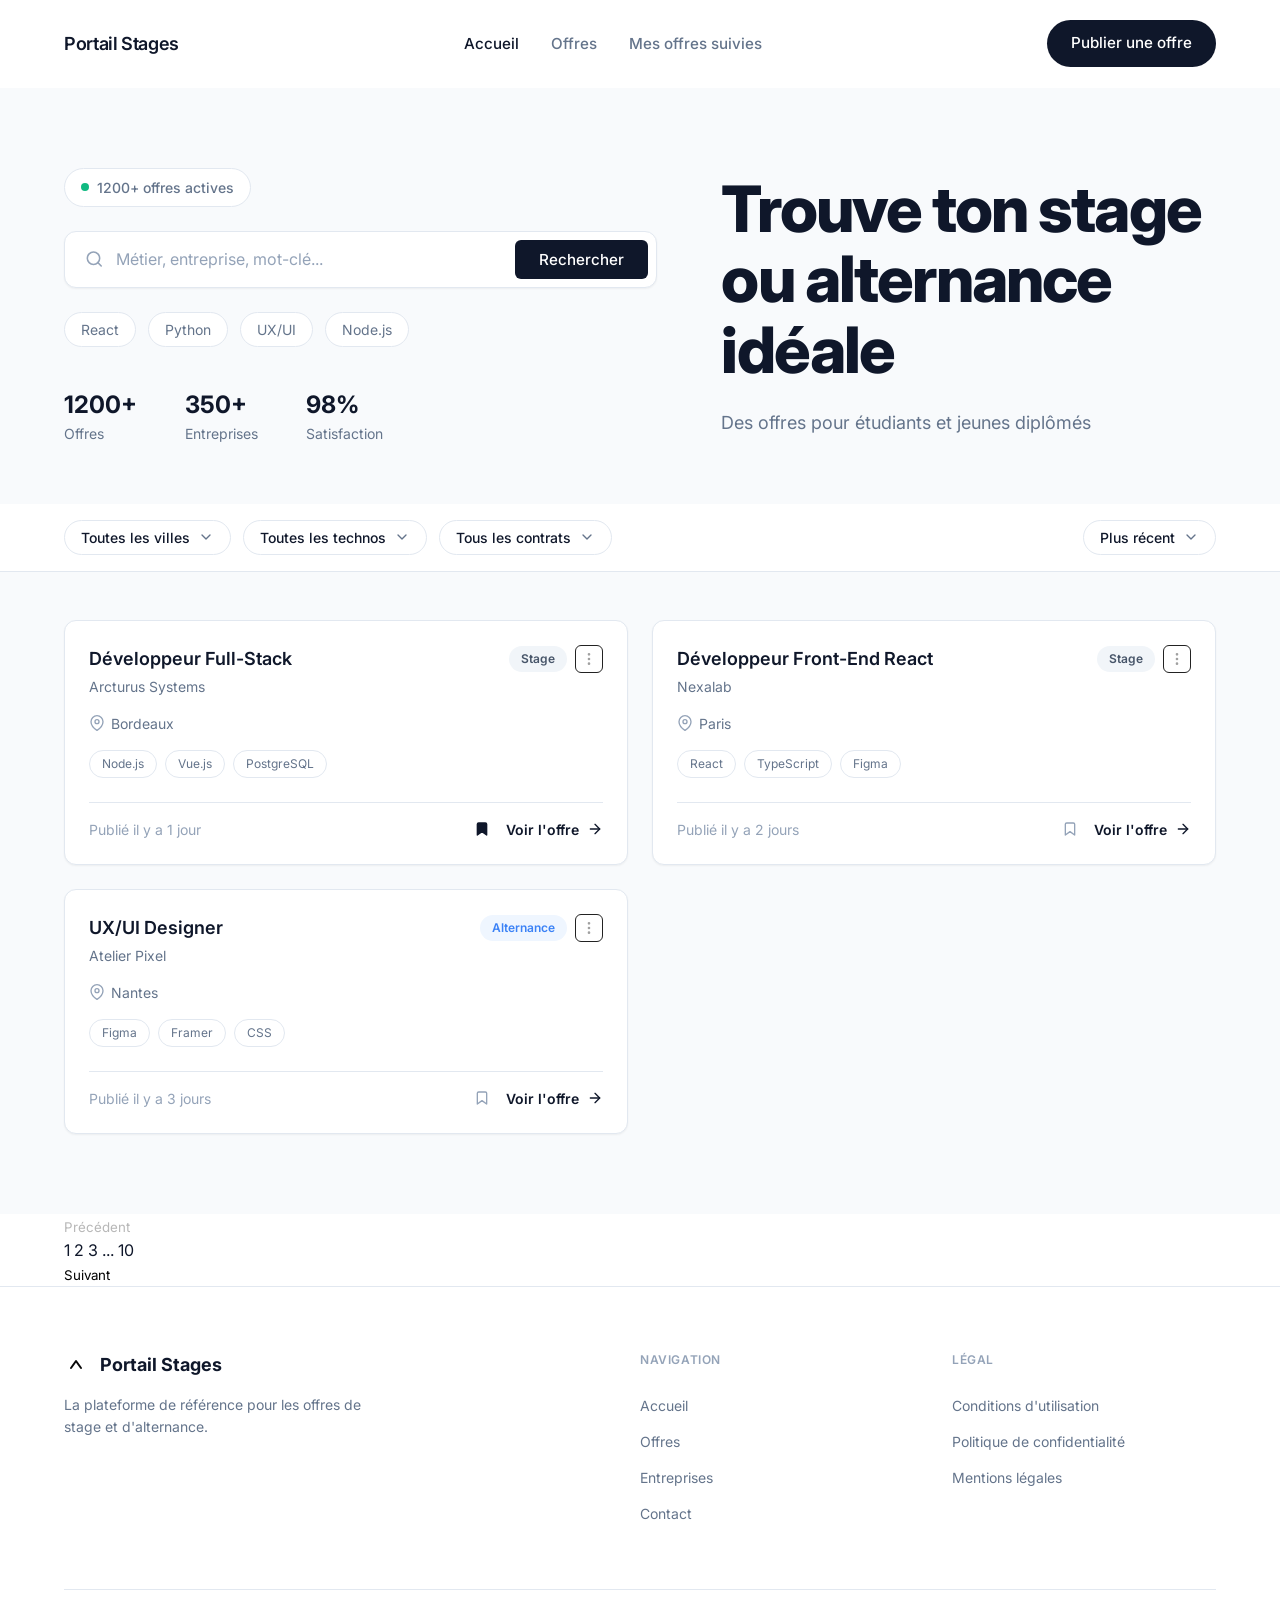
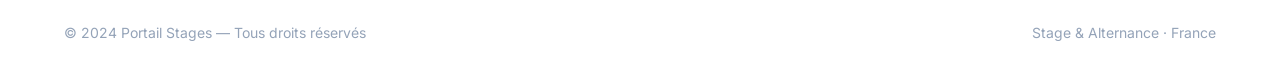
==== commit 2a0e16cd: "feat(responsive): apply mobile layouts based on mockups for all pages" ====
--- a/index.html
+++ b/index.html
@@ -81,8 +81,8 @@
                 </div>
 
                 <div class="hero-right">
-                    <h1>Trouve ton<br><span class="highlight-underline">stage idéal</span></h1>
-                    <p>Des milliers d'offres de stage et d'alternance pour étudiants et jeunes diplômés. Filtrez, candidatez, décrochez.</p>
+                    <h1>Trouve ton stage ou alternance idéale</h1>
+                    <p>Des offres pour étudiants et jeunes diplômés</p>
                 </div>
 
             </div>
--- a/css/style.css
+++ b/css/style.css
@@ -580,6 +580,25 @@
     }
 }
 
+.btn-three-dots {
+    width: 28px;
+    height: 28px;
+    border-radius: 6px;
+    display: flex;
+    align-items: center;
+    justify-content: center;
+    background: transparent;
+    color: #a0a0a0;
+    border: 1px solid #222222;
+    cursor: pointer;
+    transition: all 0.2s ease;
+}
+
+.btn-three-dots:hover {
+    background-color: #161616;
+    color: #ffffff;
+    border-color: #444444;
+}
 @media (max-width: 768px) {
     .header-inner {
         flex-wrap: wrap;
@@ -626,3 +645,62 @@
     }
 }
 
+.mobile-menu-btn {
+    display: none;
+}
+
+@media (max-width: 768px) {
+    .main-nav,
+    .site-header > .btn-primary {
+        display: none;
+    }
+
+    .mobile-menu-btn {
+        display: flex;
+        align-items: center;
+        justify-content: center;
+        background: transparent;
+        border: none;
+        color: var(--color-text-main);
+        cursor: pointer;
+        padding: 4px;
+    }
+
+    .header-inner {
+        justify-content: space-between;
+    }
+}
+
+
+@media (max-width: 768px) {
+    .site-footer {
+        padding: 24px 0 !important;
+    }
+    .footer-top {
+        display: none !important;
+    }
+    .footer-bottom {
+        flex-direction: row !important;
+        justify-content: space-between !important;
+        border-top: none !important;
+        padding-top: 0 !important;
+    }
+    .footer-bottom p:nth-child(1) {
+        font-size: 0 !important;
+    }
+    .footer-bottom p:nth-child(1)::before {
+        content: "Portail Stages";
+        font-size: 0.875rem;
+        font-weight: 700;
+        color: #0f172a;
+    }
+    .footer-bottom p:nth-child(2) {
+        font-size: 0 !important;
+    }
+    .footer-bottom p:nth-child(2)::before {
+        content: "\00A9 2024";
+        font-size: 0.875rem;
+        color: #94a3b8;
+    }
+}
+
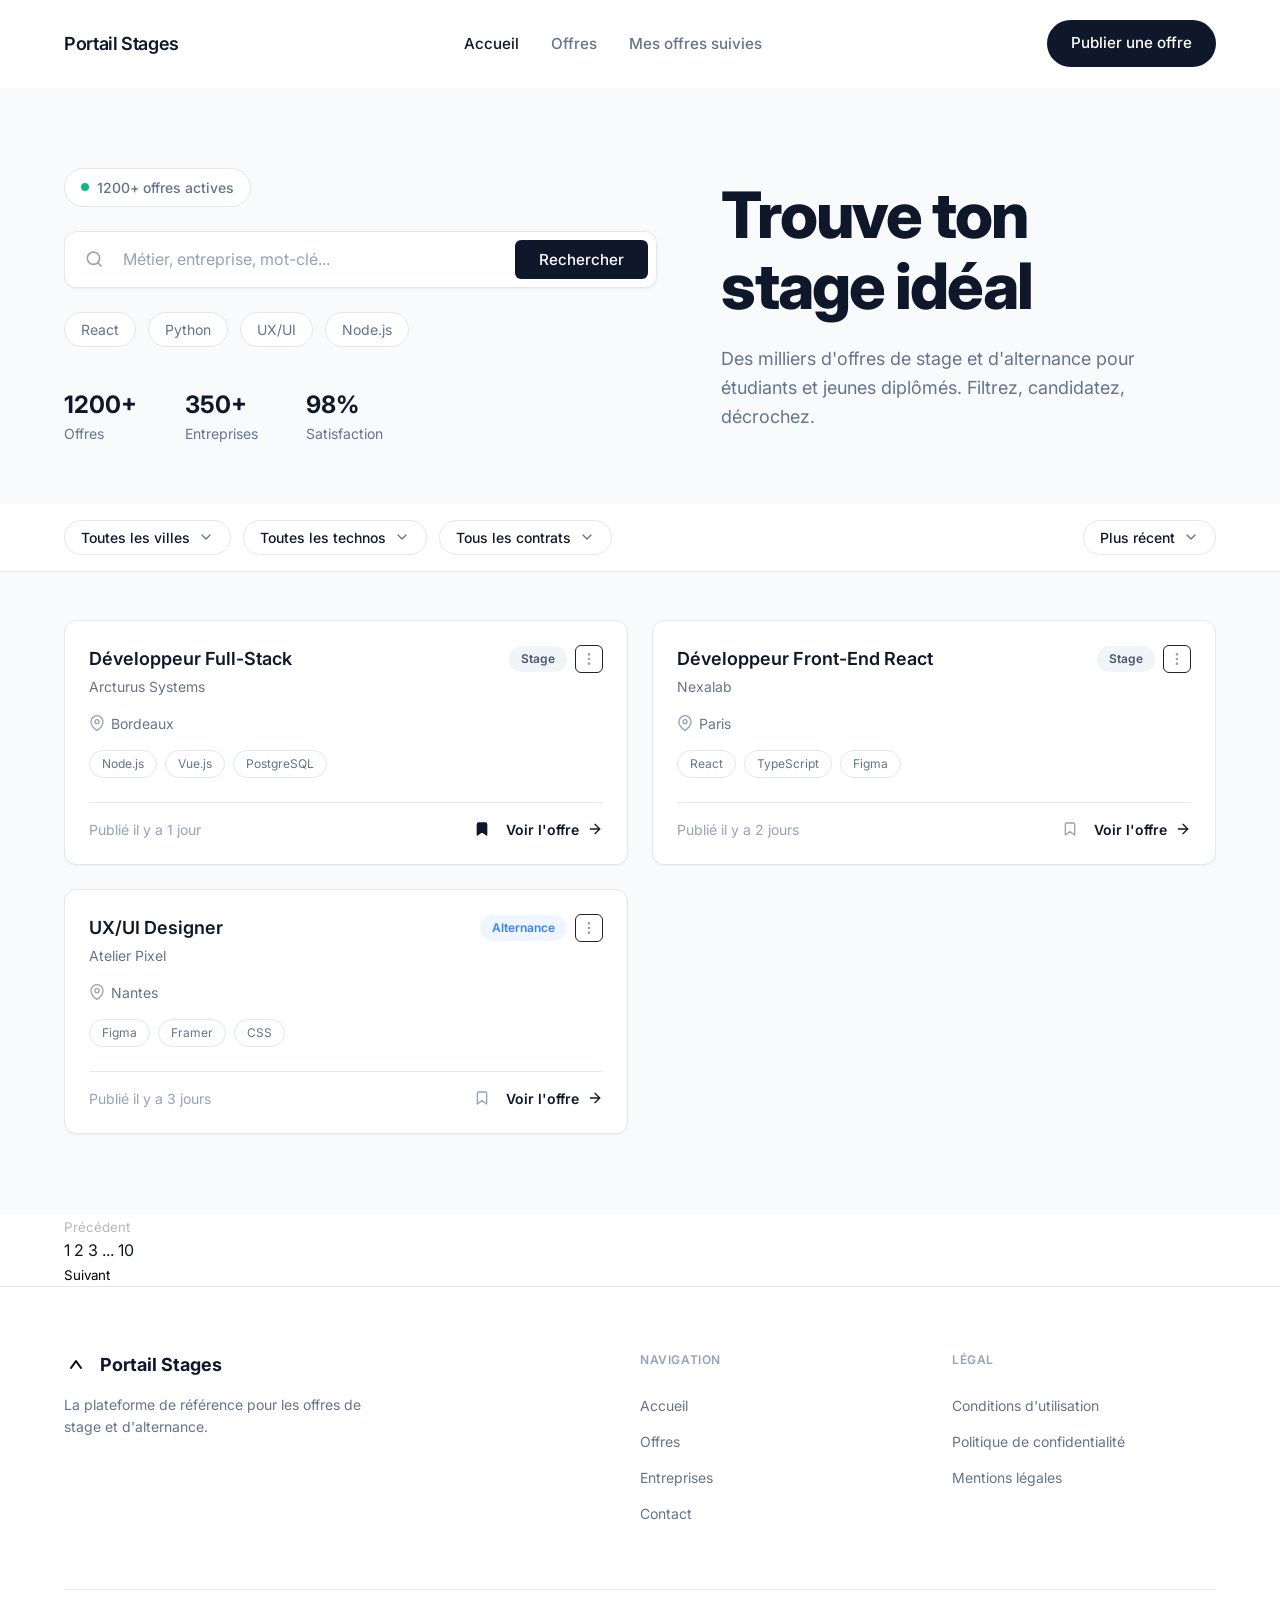
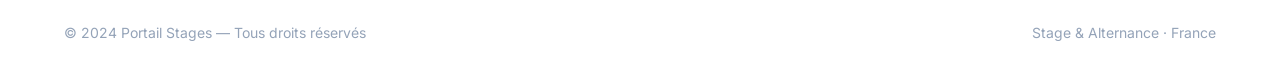
==== commit 3f1d6e5c: "fix(responsive): refine mobile vs desktop texts, cards, and hide stats on mobile" ====
--- a/index.html
+++ b/index.html
@@ -1,4 +1,4 @@
-<!DOCTYPE html>
+﻿<!DOCTYPE html>
 <html lang="fr">
 <head>
     <meta charset="UTF-8">
@@ -52,7 +52,8 @@
                                 <line x1="21" y1="21" x2="16.65" y2="16.65"></line>
                             </svg>
                             <label for="main-search" class="sr-only" style="position:absolute; width:1px; height:1px; padding:0; margin:-1px; overflow:hidden; clip:rect(0,0,0,0); border:0;">Recherche</label>
-                            <input type="text" id="main-search" name="q" placeholder="Métier, entreprise, mot-clé...">
+                            <input type="text" id="main-search-desktop" class="hide-on-mobile" name="q" placeholder="Métier, entreprise, mot-clé..." style="border:none;background:transparent;width:100%;outline:none;padding:8px;">
+                            <input type="text" id="main-search-mobile" class="hide-on-desktop" name="q_mobile" placeholder="Métier, mot-clé..." style="border:none;background:transparent;width:100%;outline:none;padding:8px;" disabled>
                         </div>
                         <button type="submit" class="btn btn-primary">Rechercher</button>
                     </form>
@@ -81,8 +82,10 @@
                 </div>
 
                 <div class="hero-right">
-                    <h1>Trouve ton stage ou alternance idéale</h1>
-                    <p>Des offres pour étudiants et jeunes diplômés</p>
+                    <h1 class="hide-on-mobile">Trouve ton<br><span class="highlight-underline">stage idéal</span></h1>
+                    <h1 class="hide-on-desktop">Trouve ton stage ou alternance idéale</h1>
+                    <p class="hide-on-mobile">Des milliers d'offres de stage et d'alternance pour étudiants et jeunes diplômés. Filtrez, candidatez, décrochez.</p>
+                    <p class="hide-on-desktop">Des offres pour étudiants et jeunes diplômés</p>
                 </div>
 
             </div>
@@ -92,15 +95,15 @@
             <div class="container filters-inner">
                 <div class="filters-group">
                     <button class="filter-btn">
-                        Toutes les villes
-                        <svg width="16" height="16" viewBox="0 0 24 24" fill="none" stroke="currentColor" stroke-width="2" stroke-linecap="round" stroke-linejoin="round" aria-hidden="true"><polyline points="6 9 12 15 18 9"></polyline></svg>
-                    </button>
-                    <button class="filter-btn">
-                        Toutes les technos
-                        <svg width="16" height="16" viewBox="0 0 24 24" fill="none" stroke="currentColor" stroke-width="2" stroke-linecap="round" stroke-linejoin="round" aria-hidden="true"><polyline points="6 9 12 15 18 9"></polyline></svg>
-                    </button>
-                    <button class="filter-btn">
-                        Tous les contrats
+                        <span class="hide-on-mobile">Toutes les villes</span><span class="hide-on-desktop">Ville</span>
+                        <svg width="16" height="16" viewBox="0 0 24 24" fill="none" stroke="currentColor" stroke-width="2" stroke-linecap="round" stroke-linejoin="round" aria-hidden="true"><polyline points="6 9 12 15 18 9"></polyline></svg>
+                    </button>
+                    <button class="filter-btn">
+                        <span class="hide-on-mobile">Toutes les technos</span><span class="hide-on-desktop">Technologie</span>
+                        <svg width="16" height="16" viewBox="0 0 24 24" fill="none" stroke="currentColor" stroke-width="2" stroke-linecap="round" stroke-linejoin="round" aria-hidden="true"><polyline points="6 9 12 15 18 9"></polyline></svg>
+                    </button>
+                    <button class="filter-btn">
+                        <span class="hide-on-mobile">Tous les contrats</span><span class="hide-on-desktop">Contrat</span>
                         <svg width="16" height="16" viewBox="0 0 24 24" fill="none" stroke="currentColor" stroke-width="2" stroke-linecap="round" stroke-linejoin="round" aria-hidden="true"><polyline points="6 9 12 15 18 9"></polyline></svg>
                     </button>
                 </div>
@@ -292,4 +295,5 @@
     </footer>
 
 </body>
-</html>+</html>
+
--- a/css/style.css
+++ b/css/style.css
@@ -1,706 +1,722 @@
+﻿/* =========================================
+ CSS VARIABLES & RESET
+ ========================================= */
+:root {
+ /* Colors */
+ --color-bg-white: #ffffff;
+ --color-bg-light: #f8fafc;
+ --color-text-main: #0f172a;
+ --color-text-muted: #64748b;
+ --color-text-light: #94a3b8;
+ --color-border: #e2e8f0;
+ --color-primary: #0f172a;
+ --color-primary-hover: #1e293b;
+ --color-primary-text: #ffffff;
+ --color-accent-green: #10b981;
+ --color-badge-stage-bg: #f1f5f9;
+ --color-badge-stage-text: #475569;
+ --color-badge-alt-bg: #eff6ff;
+ --color-badge-alt-text: #3b82f6;
+
+ /* Typography */
+ --font-main: 'Inter', system-ui, -apple-system, sans-serif;
+ /* Spacing & Sizes */
+ --container-max-width: 1200px;
+ --container-padding: 24px;
+ /* Borders & Shadows */
+ --radius-sm: 6px;
+ --radius-md: 12px;
+ --radius-pill: 9999px;
+ --shadow-sm: 0 1px 2px 0 rgb(0 0 0 / 0.05);
+ --shadow-md: 0 4px 6px -1px rgb(0 0 0 / 0.1), 0 2px 4px -2px rgb(0 0 0 / 0.1);
+}
+
+*, *::before, *::after {
+ box-sizing: border-box;
+ margin: 0;
+ padding: 0;
+}
+
+body {
+ font-family: var(--font-main);
+ color: var(--color-text-main);
+ background-color: var(--color-bg-white);
+ line-height: 1.5;
+ -webkit-font-smoothing: antialiased;
+}
+
+a {
+ color: inherit;
+ text-decoration: none;
+ transition: color 0.2s ease;
+}
+
+ul {
+ list-style: none;
+}
+
+button {
+ font-family: inherit;
+ cursor: pointer;
+ border: none;
+ background: none;
+ transition: all 0.2s ease;
+}
+
+input {
+ font-family: inherit;
+}
+
 /* =========================================
-   CSS VARIABLES & RESET
-   ========================================= */
-:root {
-    /* Colors */
-    --color-bg-white: #ffffff;
-    --color-bg-light: #f8fafc;
-    --color-text-main: #0f172a;
-    --color-text-muted: #64748b;
-    --color-text-light: #94a3b8;
-    --color-border: #e2e8f0;
-    
-    --color-primary: #0f172a;
-    --color-primary-hover: #1e293b;
-    --color-primary-text: #ffffff;
-    
-    --color-accent-green: #10b981;
-    
-    --color-badge-stage-bg: #f1f5f9;
-    --color-badge-stage-text: #475569;
-    --color-badge-alt-bg: #eff6ff;
-    --color-badge-alt-text: #3b82f6;
-
-    /* Typography */
-    --font-main: 'Inter', system-ui, -apple-system, sans-serif;
-    
-    /* Spacing & Sizes */
-    --container-max-width: 1200px;
-    --container-padding: 24px;
-    
-    /* Borders & Shadows */
-    --radius-sm: 6px;
-    --radius-md: 12px;
-    --radius-pill: 9999px;
-    --shadow-sm: 0 1px 2px 0 rgb(0 0 0 / 0.05);
-    --shadow-md: 0 4px 6px -1px rgb(0 0 0 / 0.1), 0 2px 4px -2px rgb(0 0 0 / 0.1);
-}
-
-*, *::before, *::after {
-    box-sizing: border-box;
-    margin: 0;
-    padding: 0;
-}
-
-body {
-    font-family: var(--font-main);
-    color: var(--color-text-main);
-    background-color: var(--color-bg-white);
-    line-height: 1.5;
-    -webkit-font-smoothing: antialiased;
-}
-
-a {
-    color: inherit;
-    text-decoration: none;
-    transition: color 0.2s ease;
-}
-
-ul {
-    list-style: none;
-}
-
-button {
-    font-family: inherit;
-    cursor: pointer;
-    border: none;
-    background: none;
-    transition: all 0.2s ease;
-}
-
-input {
-    font-family: inherit;
+ GLOBAL UTILITIES
+ ========================================= */
+.container {
+ max-width: var(--container-max-width);
+ margin: 0 auto;
+ padding: 0 var(--container-padding);
+}
+
+.bg-light {
+ background-color: var(--color-bg-light);
+}
+
+.btn-primary {
+ background-color: var(--color-primary);
+ color: var(--color-primary-text);
+ padding: 12px 24px;
+ border-radius: var(--radius-pill);
+ font-weight: 500;
+ font-size: 0.95rem;
+ display: inline-flex;
+ align-items: center;
+ justify-content: center;
+}
+
+.btn-primary:hover {
+ background-color: var(--color-primary-hover);
 }
 
 /* =========================================
-   GLOBAL UTILITIES
-   ========================================= */
-.container {
-    max-width: var(--container-max-width);
-    margin: 0 auto;
-    padding: 0 var(--container-padding);
-}
-
-.bg-light {
-    background-color: var(--color-bg-light);
-}
-
-.btn-primary {
-    background-color: var(--color-primary);
-    color: var(--color-primary-text);
-    padding: 12px 24px;
-    border-radius: var(--radius-pill);
-    font-weight: 500;
-    font-size: 0.95rem;
-    display: inline-flex;
-    align-items: center;
-    justify-content: center;
-}
-
-.btn-primary:hover {
-    background-color: var(--color-primary-hover);
+ HEADER
+ ========================================= */
+.site-header {
+ background-color: var(--color-bg-white);
+ padding: 20px 0;
+ border-bottom: 1px solid var(--color-bg-white); }
+
+.header-inner {
+ display: flex;
+ align-items: center;
+ justify-content: space-between;
+}
+
+.logo {
+ font-size: 1.125rem;
+ font-weight: 600;
+ letter-spacing: -0.02em;
+}
+
+.main-nav ul {
+ display: flex;
+ gap: 32px;
+ align-items: center;
+}
+
+.main-nav a {
+ color: var(--color-text-muted);
+ font-weight: 500;
+ font-size: 0.95rem;
+}
+
+.main-nav a.active {
+ color: var(--color-text-main);
+}
+
+.main-nav a:hover {
+ color: var(--color-text-main);
 }
 
 /* =========================================
-   HEADER
-   ========================================= */
-.site-header {
-    background-color: var(--color-bg-white);
-    padding: 20px 0;
-    border-bottom: 1px solid var(--color-bg-white); 
-}
-
-.header-inner {
-    display: flex;
-    align-items: center;
-    justify-content: space-between;
-}
-
-.logo {
-    font-size: 1.125rem;
-    font-weight: 600;
-    letter-spacing: -0.02em;
-}
-
-.main-nav ul {
-    display: flex;
-    gap: 32px;
-    align-items: center;
-}
-
-.main-nav a {
-    color: var(--color-text-muted);
-    font-weight: 500;
-    font-size: 0.95rem;
-}
-
-.main-nav a.active {
-    color: var(--color-text-main);
-}
-
-.main-nav a:hover {
-    color: var(--color-text-main);
-}
-
-/* =========================================
-   HERO SECTION
-   ========================================= */
+ HERO SECTION
+ ========================================= */
 .hero {
-    padding: 80px 0 60px;
+ padding: 80px 0 60px;
 }
 
 .hero-inner {
-    display: grid;
-    grid-template-columns: 1.2fr 1fr;
-    gap: 64px;
-    align-items: center;
+ display: grid;
+ grid-template-columns: 1.2fr 1fr;
+ gap: 64px;
+ align-items: center;
 }
 
 /* Hero Left: Search & Stats */
 .hero-left {
-    display: flex;
-    flex-direction: column;
-    gap: 24px;
+ display: flex;
+ flex-direction: column;
+ gap: 24px;
 }
 
 .status-badge {
-    display: inline-flex;
-    align-items: center;
-    gap: 8px;
-    background-color: var(--color-bg-white);
-    padding: 8px 16px;
-    border-radius: var(--radius-pill);
-    font-size: 0.875rem;
-    color: var(--color-text-muted);
-    font-weight: 500;
-    border: 1px solid var(--color-border);
-    width: fit-content;
+ display: inline-flex;
+ align-items: center;
+ gap: 8px;
+ background-color: var(--color-bg-white);
+ padding: 8px 16px;
+ border-radius: var(--radius-pill);
+ font-size: 0.875rem;
+ color: var(--color-text-muted);
+ font-weight: 500;
+ border: 1px solid var(--color-border);
+ width: fit-content;
 }
 
 .status-dot {
-    width: 8px;
-    height: 8px;
-    background-color: var(--color-accent-green);
-    border-radius: 50%;
+ width: 8px;
+ height: 8px;
+ background-color: var(--color-accent-green);
+ border-radius: 50%;
 }
 
 .search-form {
-    background-color: var(--color-bg-white);
-    padding: 8px;
-    border-radius: var(--radius-md);
-    border: 1px solid var(--color-border);
-    box-shadow: var(--shadow-sm);
-    display: flex;
-    align-items: center;
-    gap: 12px;
+ background-color: var(--color-bg-white);
+ padding: 8px;
+ border-radius: var(--radius-md);
+ border: 1px solid var(--color-border);
+ box-shadow: var(--shadow-sm);
+ display: flex;
+ align-items: center;
+ gap: 12px;
 }
 
 .search-input-wrapper {
-    flex: 1;
-    display: flex;
-    align-items: center;
-    gap: 12px;
-    padding-left: 12px;
+ flex: 1;
+ display: flex;
+ align-items: center;
+ gap: 12px;
+ padding-left: 12px;
 }
 
 .search-input-wrapper svg {
-    color: var(--color-text-light);
+ color: var(--color-text-light);
 }
 
 .search-form input {
-    border: none;
-    outline: none;
-    width: 100%;
-    font-size: 1rem;
-    color: var(--color-text-main);
+ border: none;
+ outline: none;
+ width: 100%;
+ font-size: 1rem;
+ color: var(--color-text-main);
 }
 
 .search-form input::placeholder {
-    color: var(--color-text-light);
+ color: var(--color-text-light);
 }
 
 .search-form .btn-primary {
-    border-radius: var(--radius-sm);
-    padding: 10px 24px;
+ border-radius: var(--radius-sm);
+ padding: 10px 24px;
 }
 
 .popular-tags {
-    display: flex;
-    flex-wrap: wrap;
-    gap: 12px;
+ display: flex;
+ flex-wrap: wrap;
+ gap: 12px;
 }
 
 .tag {
-    font-size: 0.875rem;
-    color: var(--color-text-muted);
-    padding: 6px 16px;
-    border: 1px solid var(--color-border);
-    border-radius: var(--radius-pill);
-    background-color: var(--color-bg-white);
+ font-size: 0.875rem;
+ color: var(--color-text-muted);
+ padding: 6px 16px;
+ border: 1px solid var(--color-border);
+ border-radius: var(--radius-pill);
+ background-color: var(--color-bg-white);
 }
 
 .tag:hover {
-    border-color: var(--color-text-light);
-    color: var(--color-text-main);
+ border-color: var(--color-text-light);
+ color: var(--color-text-main);
 }
 
 .hero-stats {
-    display: flex;
-    gap: 48px;
-    margin-top: 16px;
+ display: flex;
+ gap: 48px;
+ margin-top: 16px;
 }
 
 .stat-item {
-    display: flex;
-    flex-direction: column;
+ display: flex;
+ flex-direction: column;
 }
 
 .stat-num {
-    font-size: 1.5rem;
-    font-weight: 700;
-    color: var(--color-text-main);
+ font-size: 1.5rem;
+ font-weight: 700;
+ color: var(--color-text-main);
 }
 
 .stat-label {
-    font-size: 0.875rem;
-    color: var(--color-text-muted);
+ font-size: 0.875rem;
+ color: var(--color-text-muted);
 }
 
 /* Hero Right: Typography */
 .hero-right h1 {
-    font-size: 4rem;
-    font-weight: 800;
-    line-height: 1.1;
-    letter-spacing: -0.03em;
-    margin-bottom: 24px;
+ font-size: 4rem;
+ font-weight: 800;
+ line-height: 1.1;
+ letter-spacing: -0.03em;
+ margin-bottom: 24px;
 }
 
 .highlight-underline {
-    position: relative;
-    display: inline-block;
+ position: relative;
+ display: inline-block;
 }
 
 .highlight-underline::after {
-    content: '';
-    position: absolute;
-    bottom: 4px;
-    left: 0;
-    width: 100%;
-    height: 6px;
-    background-color: var(--color-primary);
-    z-index: -1;
+ content: '';
+ position: absolute;
+ bottom: 4px;
+ left: 0;
+ width: 100%;
+ height: 6px;
+ background-color: var(--color-primary);
+ z-index: -1;
 }
 
 .hero-right p {
-    font-size: 1.125rem;
-    color: var(--color-text-muted);
-    line-height: 1.6;
-    max-width: 480px;
+ font-size: 1.125rem;
+ color: var(--color-text-muted);
+ line-height: 1.6;
+ max-width: 480px;
 }
 
 /* =========================================
-   FILTERS BAR
-   ========================================= */
+ FILTERS BAR
+ ========================================= */
 .filters-bar {
-    background-color: var(--color-bg-white);
-    padding: 16px 0;
-    border-bottom: 1px solid var(--color-border);
+ background-color: var(--color-bg-white);
+ padding: 16px 0;
+ border-bottom: 1px solid var(--color-border);
 }
 
 .filters-inner {
-    display: flex;
-    justify-content: space-between;
-    align-items: center;
-    flex-wrap: wrap;
-    gap: 16px;
+ display: flex;
+ justify-content: space-between;
+ align-items: center;
+ flex-wrap: wrap;
+ gap: 16px;
 }
 
 .filters-group {
-    display: flex;
-    gap: 12px;
-    flex-wrap: wrap;
+ display: flex;
+ gap: 12px;
+ flex-wrap: wrap;
 }
 
 .filter-btn {
-    display: inline-flex;
-    align-items: center;
-    gap: 8px;
-    padding: 8px 16px;
-    background-color: var(--color-bg-white);
-    border: 1px solid var(--color-border);
-    border-radius: var(--radius-pill);
-    font-size: 0.875rem;
-    color: var(--color-text-main);
-    font-weight: 500;
+ display: inline-flex;
+ align-items: center;
+ gap: 8px;
+ padding: 8px 16px;
+ background-color: var(--color-bg-white);
+ border: 1px solid var(--color-border);
+ border-radius: var(--radius-pill);
+ font-size: 0.875rem;
+ color: var(--color-text-main);
+ font-weight: 500;
 }
 
 .filter-btn:hover {
-    background-color: var(--color-bg-light);
+ background-color: var(--color-bg-light);
 }
 
 .filter-btn svg {
-    color: var(--color-text-muted);
+ color: var(--color-text-muted);
 }
 
 /* =========================================
-   JOB OFFERS GRID
-   ========================================= */
+ JOB OFFERS GRID
+ ========================================= */
 .job-offers {
-    padding: 48px 0 80px;
+ padding: 48px 0 80px;
 }
 
 .jobs-grid {
-    display: grid;
-    grid-template-columns: repeat(2, 1fr);
-    gap: 24px;
+ display: grid;
+ grid-template-columns: repeat(2, 1fr);
+ gap: 24px;
 }
 
 .job-card {
-    background-color: var(--color-bg-white);
-    border-radius: var(--radius-md);
-    padding: 24px;
-    box-shadow: var(--shadow-sm);
-    border: 1px solid var(--color-border);
-    display: flex;
-    flex-direction: column;
-    transition: box-shadow 0.2s ease, transform 0.2s ease;
+ background-color: var(--color-bg-white);
+ border-radius: var(--radius-md);
+ padding: 24px;
+ box-shadow: var(--shadow-sm);
+ border: 1px solid var(--color-border);
+ display: flex;
+ flex-direction: column;
+ transition: box-shadow 0.2s ease, transform 0.2s ease;
 }
 
 .job-card:hover {
-    box-shadow: var(--shadow-md);
-    transform: translateY(-2px);
+ box-shadow: var(--shadow-md);
+ transform: translateY(-2px);
 }
 
 .card-header {
-    display: flex;
-    justify-content: space-between;
-    align-items: flex-start;
-    margin-bottom: 16px;
+ display: flex;
+ justify-content: space-between;
+ align-items: flex-start;
+ margin-bottom: 16px;
 }
 
 .job-title {
-    font-size: 1.125rem;
-    font-weight: 600;
-    color: var(--color-text-main);
-    margin-bottom: 4px;
+ font-size: 1.125rem;
+ font-weight: 600;
+ color: var(--color-text-main);
+ margin-bottom: 4px;
 }
 
 .company-name {
-    font-size: 0.875rem;
-    color: var(--color-text-muted);
+ font-size: 0.875rem;
+ color: var(--color-text-muted);
 }
 
 .badge {
-    padding: 4px 12px;
-    border-radius: var(--radius-pill);
-    font-size: 0.75rem;
-    font-weight: 600;
+ padding: 4px 12px;
+ border-radius: var(--radius-pill);
+ font-size: 0.75rem;
+ font-weight: 600;
 }
 
 .badge-stage {
-    background-color: var(--color-badge-stage-bg);
-    color: var(--color-badge-stage-text);
+ background-color: var(--color-badge-stage-bg);
+ color: var(--color-badge-stage-text);
 }
 
 .badge-alternance {
-    background-color: var(--color-badge-alt-bg);
-    color: var(--color-badge-alt-text);
+ background-color: var(--color-badge-alt-bg);
+ color: var(--color-badge-alt-text);
 }
 
 .job-location {
-    display: inline-flex;
-    align-items: center;
-    gap: 6px;
-    font-size: 0.875rem;
-    color: var(--color-text-muted);
-    margin-bottom: 16px;
+ display: inline-flex;
+ align-items: center;
+ gap: 6px;
+ font-size: 0.875rem;
+ color: var(--color-text-muted);
+ margin-bottom: 16px;
 }
 
 .job-location svg {
-    color: var(--color-text-light);
+ color: var(--color-text-light);
 }
 
 .job-tags {
-    display: flex;
-    flex-wrap: wrap;
-    gap: 8px;
-    margin-bottom: 24px;
-    flex-grow: 1;
+ display: flex;
+ flex-wrap: wrap;
+ gap: 8px;
+ margin-bottom: 24px;
+ flex-grow: 1;
 }
 
 .job-tags .tag {
-    font-size: 0.75rem;
-    padding: 4px 12px;
+ font-size: 0.75rem;
+ padding: 4px 12px;
 }
 
 .card-footer {
-    display: flex;
-    justify-content: space-between;
-    align-items: center;
-    padding-top: 16px;
-    border-top: 1px solid var(--color-border);
+ display: flex;
+ justify-content: space-between;
+ align-items: center;
+ padding-top: 16px;
+ border-top: 1px solid var(--color-border);
 }
 
 .publish-date {
-    font-size: 0.875rem;
-    color: var(--color-text-light);
+ font-size: 0.875rem;
+ color: var(--color-text-light);
 }
 
 .card-actions {
-    display: flex;
-    align-items: center;
-    gap: 16px;
+ display: flex;
+ align-items: center;
+ gap: 16px;
 }
 
 .btn-icon {
-    color: var(--color-text-light);
-    display: flex;
-    align-items: center;
-    justify-content: center;
+ color: var(--color-text-light);
+ display: flex;
+ align-items: center;
+ justify-content: center;
 }
 
 .btn-icon:hover {
-    color: var(--color-text-main);
+ color: var(--color-text-main);
 }
 
 .btn-icon.active {
-    color: var(--color-primary);
+ color: var(--color-primary);
 }
 
 .btn-link {
-    display: inline-flex;
-    align-items: center;
-    gap: 8px;
-    font-size: 0.875rem;
-    font-weight: 600;
-    color: var(--color-text-main);
+ display: inline-flex;
+ align-items: center;
+ gap: 8px;
+ font-size: 0.875rem;
+ font-weight: 600;
+ color: var(--color-text-main);
 }
 
 .btn-link:hover {
-    gap: 10px;
+ gap: 10px;
 }
 
 /* =========================================
-   FOOTER
-   ========================================= */
+ FOOTER
+ ========================================= */
 .site-footer {
-    background-color: var(--color-bg-white);
-    padding: 64px 0 32px;
-    border-top: 1px solid var(--color-border);
+ background-color: var(--color-bg-white);
+ padding: 64px 0 32px;
+ border-top: 1px solid var(--color-border);
 }
 
 .footer-top {
-    display: grid;
-    grid-template-columns: 2fr 1fr 1fr;
-    gap: 48px;
-    margin-bottom: 64px;
+ display: grid;
+ grid-template-columns: 2fr 1fr 1fr;
+ gap: 48px;
+ margin-bottom: 64px;
 }
 
 .footer-brand {
-    max-width: 300px;
+ max-width: 300px;
 }
 
 .footer-logo {
-    display: flex;
-    align-items: center;
-    gap: 12px;
-    font-weight: 700;
-    font-size: 1.125rem;
-    margin-bottom: 16px;
+ display: flex;
+ align-items: center;
+ gap: 12px;
+ font-weight: 700;
+ font-size: 1.125rem;
+ margin-bottom: 16px;
 }
 
 .footer-desc {
-    color: var(--color-text-muted);
-    font-size: 0.875rem;
-    line-height: 1.6;
+ color: var(--color-text-muted);
+ font-size: 0.875rem;
+ line-height: 1.6;
 }
 
 .footer-col h4 {
-    font-size: 0.75rem;
-    font-weight: 600;
-    color: var(--color-text-light);
-    text-transform: uppercase;
-    letter-spacing: 0.05em;
-    margin-bottom: 24px;
+ font-size: 0.75rem;
+ font-weight: 600;
+ color: var(--color-text-light);
+ text-transform: uppercase;
+ letter-spacing: 0.05em;
+ margin-bottom: 24px;
 }
 
 .footer-col ul {
-    display: flex;
-    flex-direction: column;
-    gap: 12px;
+ display: flex;
+ flex-direction: column;
+ gap: 12px;
 }
 
 .footer-col a {
-    color: var(--color-text-muted);
-    font-size: 0.875rem;
+ color: var(--color-text-muted);
+ font-size: 0.875rem;
 }
 
 .footer-col a:hover {
-    color: var(--color-text-main);
+ color: var(--color-text-main);
 }
 
 .footer-bottom {
-    display: flex;
-    justify-content: space-between;
-    align-items: center;
-    padding-top: 32px;
-    border-top: 1px solid var(--color-border);
-    font-size: 0.875rem;
-    color: var(--color-text-light);
-    flex-wrap: wrap;
-    gap: 16px;
+ display: flex;
+ justify-content: space-between;
+ align-items: center;
+ padding-top: 32px;
+ border-top: 1px solid var(--color-border);
+ font-size: 0.875rem;
+ color: var(--color-text-light);
+ flex-wrap: wrap;
+ gap: 16px;
 }
 
 /* =========================================
-   RESPONSIVE DESIGN (Media Queries)
-   ========================================= */
+ RESPONSIVE DESIGN (Media Queries)
+ ========================================= */
 @media (max-width: 1024px) {
-    .hero-inner {
-        grid-template-columns: 1fr;
-        gap: 48px;
-    }
-    
-    .hero-right {
-        grid-row: 1;
-    }
-    .hero-left {
-        grid-row: 2;
-    }
-
-    .hero-right h1 {
-        font-size: 3.5rem;
-    }
-
-    .footer-top {
-        grid-template-columns: 1fr 1fr;
-    }
-    .footer-brand {
-        grid-column: 1 / -1;
-        max-width: 100%;
-    }
+ .hero-inner {
+ grid-template-columns: 1fr;
+ gap: 48px;
+ }
+ .hero-right {
+ grid-row: 1;
+ }
+ .hero-left {
+ grid-row: 2;
+ }
+
+ .hero-right h1 {
+ font-size: 3.5rem;
+ }
+
+ .footer-top {
+ grid-template-columns: 1fr 1fr;
+ }
+ .footer-brand {
+ grid-column: 1 / -1;
+ max-width: 100%;
+ }
 }
 
 .btn-three-dots {
-    width: 28px;
-    height: 28px;
-    border-radius: 6px;
-    display: flex;
-    align-items: center;
-    justify-content: center;
-    background: transparent;
-    color: #a0a0a0;
-    border: 1px solid #222222;
-    cursor: pointer;
-    transition: all 0.2s ease;
+ width: 28px;
+ height: 28px;
+ border-radius: 6px;
+ display: flex;
+ align-items: center;
+ justify-content: center;
+ background: transparent;
+ color: #a0a0a0;
+ border: 1px solid #222222;
+ cursor: pointer;
+ transition: all 0.2s ease;
 }
 
 .btn-three-dots:hover {
-    background-color: #161616;
-    color: #ffffff;
-    border-color: #444444;
+ background-color: #161616;
+ color: #ffffff;
+ border-color: #444444;
 }
 @media (max-width: 768px) {
-    .header-inner {
-        flex-wrap: wrap;
-        gap: 16px;
-    }
-
-    .main-nav {
-        order: 3;
-        width: 100%;
-        overflow-x: auto;
-        padding-bottom: 8px;
-    }
-    
-    .main-nav ul {
-        gap: 24px;
-    }
-
-    .hero {
-        padding: 48px 0 32px;
-    }
-
-    .hero-right h1 {
-        font-size: 2.5rem;
-    }
-
-    .hero-stats {
-        gap: 24px;
-        flex-wrap: wrap;
-    }
-
-    .jobs-grid {
-        grid-template-columns: 1fr;
-    }
-
-    .footer-top {
-        grid-template-columns: 1fr;
-        gap: 32px;
-    }
-
-    .footer-bottom {
-        flex-direction: column;
-        text-align: center;
-        justify-content: center;
-    }
+ .header-inner {
+ flex-wrap: wrap;
+ gap: 16px;
+ }
+
+ .main-nav {
+ order: 3;
+ width: 100%;
+ overflow-x: auto;
+ padding-bottom: 8px;
+ }
+ .main-nav ul {
+ gap: 24px;
+ }
+
+ .hero {
+ padding: 48px 0 32px;
+ }
+
+ .hero-right h1 {
+ font-size: 2.5rem;
+ }
+
+ .hero-stats {
+ gap: 24px;
+ flex-wrap: wrap;
+ }
+
+ .jobs-grid {
+ grid-template-columns: 1fr;
+ }
+
+ .footer-top {
+ grid-template-columns: 1fr;
+ gap: 32px;
+ }
+
+ .footer-bottom {
+ flex-direction: column;
+ text-align: center;
+ justify-content: center;
+ }
 }
 
 .mobile-menu-btn {
-    display: none;
+ display: none;
 }
 
 @media (max-width: 768px) {
-    .main-nav,
-    .site-header > .btn-primary {
-        display: none;
-    }
-
-    .mobile-menu-btn {
-        display: flex;
-        align-items: center;
-        justify-content: center;
-        background: transparent;
-        border: none;
-        color: var(--color-text-main);
-        cursor: pointer;
-        padding: 4px;
-    }
-
-    .header-inner {
-        justify-content: space-between;
-    }
+ .main-nav,
+ .site-header > .btn-primary {
+ display: none;
+ }
+
+ .mobile-menu-btn {
+ display: flex;
+ align-items: center;
+ justify-content: center;
+ background: transparent;
+ border: none;
+ color: var(--color-text-main);
+ cursor: pointer;
+ padding: 4px;
+ }
+
+ .header-inner {
+ justify-content: space-between;
+ }
 }
 
 
 @media (max-width: 768px) {
-    .site-footer {
-        padding: 24px 0 !important;
-    }
-    .footer-top {
+ .site-footer {
+ padding: 24px 0 !important;
+ }
+ .footer-top {
+ display: none !important;
+ }
+ .footer-bottom {
+ flex-direction: row !important;
+ justify-content: space-between !important;
+ border-top: none !important;
+ padding-top: 0 !important;
+ }
+ .footer-bottom p:nth-child(1) {
+ font-size: 0 !important;
+ }
+ .footer-bottom p:nth-child(1)::before {
+ content: "Portail Stages";
+ font-size: 0.875rem;
+ font-weight: 700;
+ color: #0f172a;
+ }
+ .footer-bottom p:nth-child(2) {
+ font-size: 0 !important;
+ }
+ .footer-bottom p:nth-child(2)::before {
+ content: "\00A9 2024";
+ font-size: 0.875rem;
+ color: #94a3b8;
+ }
+}
+
+
+@media (max-width: 768px) {
+ .filters-group:last-child {
+ display: none !important;
+ }
+}
+
+
+.hide-on-desktop { display: none !important; }
+@media (max-width: 768px) {
+ .hide-on-mobile { display: none !important; }
+ .hide-on-desktop { display: block !important; }
+ span.hide-on-desktop { display: inline !important; }
+ input.hide-on-desktop { display: block !important; }
+}
+
+
+
+@media (max-width: 768px) {
+    .hero-stats, .popular-tags, .status-badge {
         display: none !important;
     }
-    .footer-bottom {
-        flex-direction: row !important;
-        justify-content: space-between !important;
-        border-top: none !important;
-        padding-top: 0 !important;
-    }
-    .footer-bottom p:nth-child(1) {
-        font-size: 0 !important;
-    }
-    .footer-bottom p:nth-child(1)::before {
-        content: "Portail Stages";
-        font-size: 0.875rem;
-        font-weight: 700;
-        color: #0f172a;
-    }
-    .footer-bottom p:nth-child(2) {
-        font-size: 0 !important;
-    }
-    .footer-bottom p:nth-child(2)::before {
-        content: "\00A9 2024";
-        font-size: 0.875rem;
-        color: #94a3b8;
-    }
-}
-
+}
+
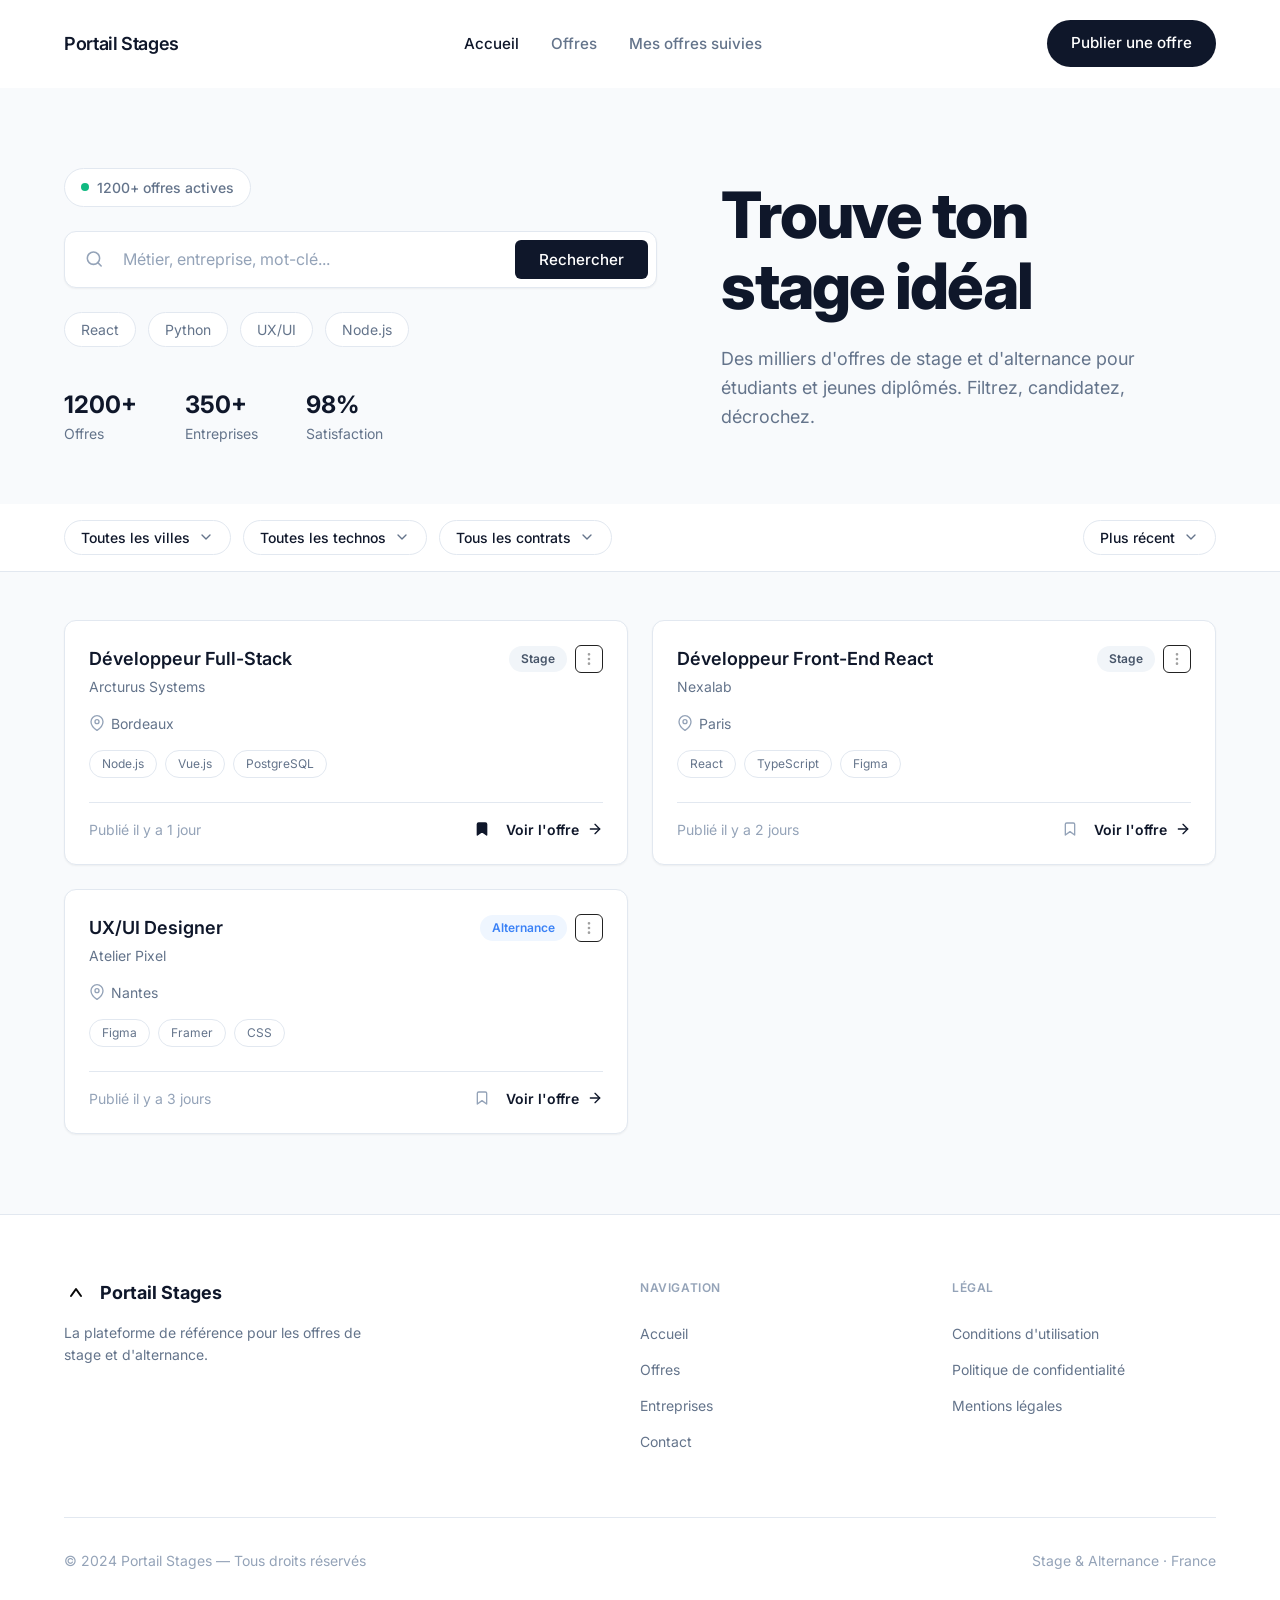
==== commit 9ce00fea: "feat(ui): remove pagination from homepage" ====
--- a/index.html
+++ b/index.html
@@ -20,7 +20,7 @@
         <nav class="main-nav" aria-label="Navigation principale">
             <ul>
                 <li><a href="index.html" class="active" aria-current="page">Accueil</a></li>
-                <li><a href="index.html">Offres</a></li>
+                <li><a href="index.html#offres">Offres</a></li>
                 <li><a href="offres-suivies.html">Mes offres suivies</a></li>
             </ul>
         </nav>
@@ -116,7 +116,7 @@
             </div>
         </section>
 
-        <section class="job-offers bg-light">
+        <section id="offres" class="job-offers bg-light">
             <div class="container">
                 <div class="jobs-grid">
                     
@@ -148,7 +148,7 @@
                                 <button class="btn-icon active" aria-label="Retirer des favoris">
                                     <svg width="16" height="16" viewBox="0 0 24 24" fill="currentColor" stroke="currentColor" stroke-width="2" stroke-linecap="round" stroke-linejoin="round" aria-hidden="true"><path d="M19 21l-7-5-7 5V5a2 2 0 0 1 2-2h10a2 2 0 0 1 2 2z"></path></svg>
                                 </button>
-                                <a href="#" class="btn-link">
+                                <a href="offre-detail.html" class="btn-link">
                                     Voir l'offre 
                                     <svg width="16" height="16" viewBox="0 0 24 24" fill="none" stroke="currentColor" stroke-width="2" stroke-linecap="round" stroke-linejoin="round" aria-hidden="true"><line x1="5" y1="12" x2="19" y2="12"></line><polyline points="12 5 19 12 12 19"></polyline></svg>
                                 </a>
@@ -184,7 +184,7 @@
                                 <button class="btn-icon" aria-label="Ajouter aux favoris">
                                     <svg width="16" height="16" viewBox="0 0 24 24" fill="none" stroke="currentColor" stroke-width="2" stroke-linecap="round" stroke-linejoin="round" aria-hidden="true"><path d="M19 21l-7-5-7 5V5a2 2 0 0 1 2-2h10a2 2 0 0 1 2 2z"></path></svg>
                                 </button>
-                                <a href="#" class="btn-link">
+                                <a href="offre-detail.html" class="btn-link">
                                     Voir l'offre 
                                     <svg width="16" height="16" viewBox="0 0 24 24" fill="none" stroke="currentColor" stroke-width="2" stroke-linecap="round" stroke-linejoin="round" aria-hidden="true"><line x1="5" y1="12" x2="19" y2="12"></line><polyline points="12 5 19 12 12 19"></polyline></svg>
                                 </a>
@@ -220,7 +220,7 @@
                                 <button class="btn-icon" aria-label="Ajouter aux favoris">
                                     <svg width="16" height="16" viewBox="0 0 24 24" fill="none" stroke="currentColor" stroke-width="2" stroke-linecap="round" stroke-linejoin="round" aria-hidden="true"><path d="M19 21l-7-5-7 5V5a2 2 0 0 1 2-2h10a2 2 0 0 1 2 2z"></path></svg>
                                 </button>
-                                <a href="#" class="btn-link">
+                                <a href="offre-detail.html" class="btn-link">
                                     Voir l'offre 
                                     <svg width="16" height="16" viewBox="0 0 24 24" fill="none" stroke="currentColor" stroke-width="2" stroke-linecap="round" stroke-linejoin="round" aria-hidden="true"><line x1="5" y1="12" x2="19" y2="12"></line><polyline points="12 5 19 12 12 19"></polyline></svg>
                                 </a>
@@ -231,20 +231,6 @@
                 </div>
             </div>
         </section>
-
-        <div class="pagination-container">
-            <div class="container pagination-inner">
-                <button class="pagination-btn" disabled>Précédent</button>
-                <div class="pagination-pages">
-                    <a href="#" class="page-num active">1</a>
-                    <a href="#" class="page-num">2</a>
-                    <a href="#" class="page-num">3</a>
-                    <span class="page-dots">...</span>
-                    <a href="#" class="page-num">10</a>
-                </div>
-                <button class="pagination-btn">Suivant</button>
-            </div>
-        </div>
     </main>
 
     <footer class="site-footer">
@@ -268,7 +254,7 @@
                     <nav aria-label="Menu pied de page">
                         <ul>
                             <li><a href="#">Accueil</a></li>
-                            <li><a href="#">Offres</a></li>
+                            <li><a href="index.html#offres">Offres</a></li>
                             <li><a href="#">Entreprises</a></li>
                             <li><a href="#">Contact</a></li>
                         </ul>
@@ -297,3 +283,5 @@
 </body>
 </html>
 
+
+
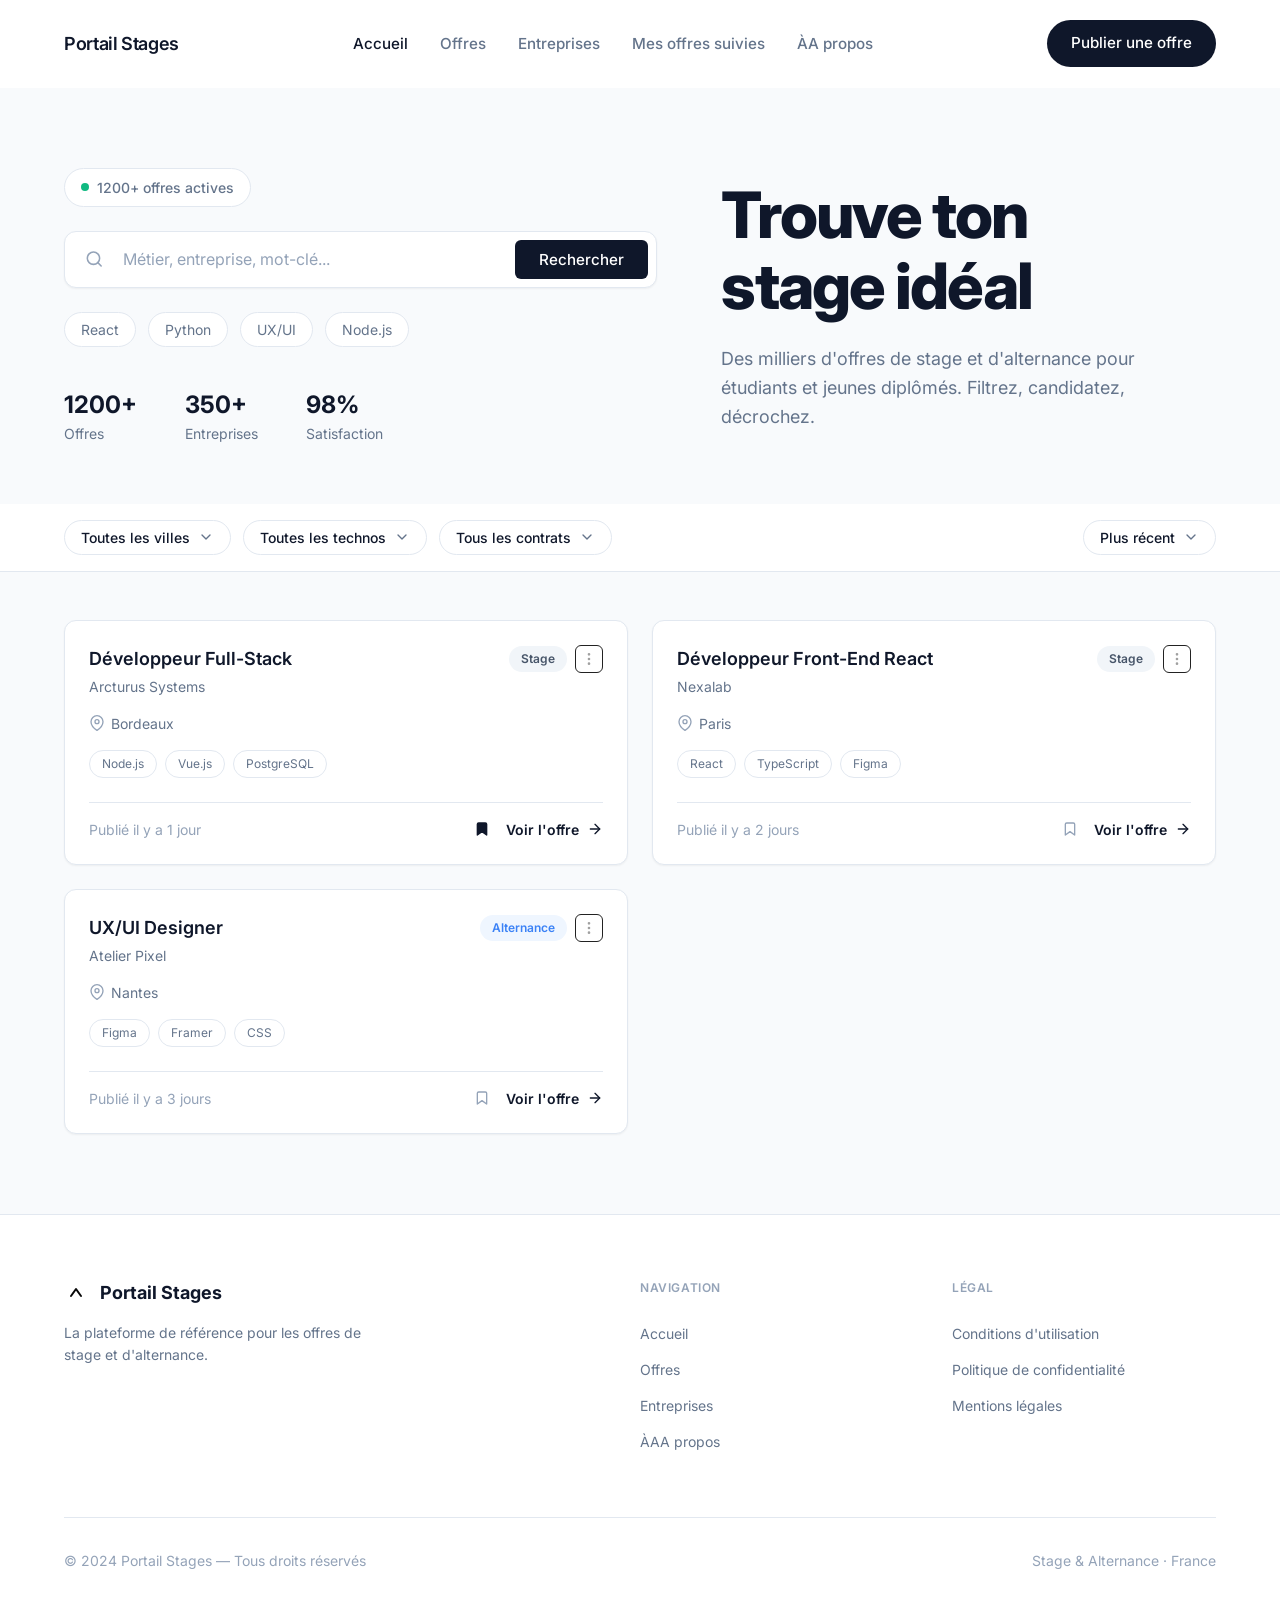
==== commit 5474fae9: "feat(nav): add entreprises and a-propos to top navigation" ====
--- a/index.html
+++ b/index.html
@@ -18,11 +18,13 @@
             Portail Stages 
         </div>
         <nav class="main-nav" aria-label="Navigation principale">
-            <ul>
-                <li><a href="index.html" class="active" aria-current="page">Accueil</a></li>
-                <li><a href="index.html#offres">Offres</a></li>
-                <li><a href="offres-suivies.html">Mes offres suivies</a></li>
-            </ul>
+                    <ul>
+                        <li><a href="index.html" class="active" aria-current="page">Accueil</a></li>
+                        <li><a href="index.html#offres">Offres</a></li>
+                        <li><a href="entreprise.html">Entreprises</a></li>
+                        <li><a href="offres-suivies.html">Mes offres suivies</a></li>
+                        <li><a href="a-propos.html">ÀA propos</a></li>
+                    </ul>
         </nav>
         <a href="deposer-offre.html" class="btn btn-primary">Publier une offre</a>
         <button class="mobile-menu-btn" aria-label="Menu">
@@ -53,7 +55,7 @@
                             </svg>
                             <label for="main-search" class="sr-only" style="position:absolute; width:1px; height:1px; padding:0; margin:-1px; overflow:hidden; clip:rect(0,0,0,0); border:0;">Recherche</label>
                             <input type="text" id="main-search-desktop" class="hide-on-mobile" name="q" placeholder="Métier, entreprise, mot-clé..." style="border:none;background:transparent;width:100%;outline:none;padding:8px;">
-                            <input type="text" id="main-search-mobile" class="hide-on-desktop" name="q_mobile" placeholder="Métier, mot-clé..." style="border:none;background:transparent;width:100%;outline:none;padding:8px;" disabled>
+                            <input type="text" id="main-search-mobile" class="hide-on-desktop" name="q_mobile" placeholder="Métier, mot-clé..." style="border:none;background:transparent;width:100%;outline:none;padding:8px;">
                         </div>
                         <button type="submit" class="btn btn-primary">Rechercher</button>
                     </form>
@@ -253,10 +255,10 @@
                     <h4>Navigation</h4>
                     <nav aria-label="Menu pied de page">
                         <ul>
-                            <li><a href="#">Accueil</a></li>
+                            <li><a href="index.html" class="active" aria-current="page">Accueil</a></li>
                             <li><a href="index.html#offres">Offres</a></li>
-                            <li><a href="#">Entreprises</a></li>
-                            <li><a href="#">Contact</a></li>
+                            <li><a href="entreprise.html">Entreprises</a></li>
+                            <li><a href="a-propos.html">ÀAA propos</a></li>
                         </ul>
                     </nav>
                 </div>
@@ -285,3 +287,8 @@
 
 
 
+
+
+
+
+
